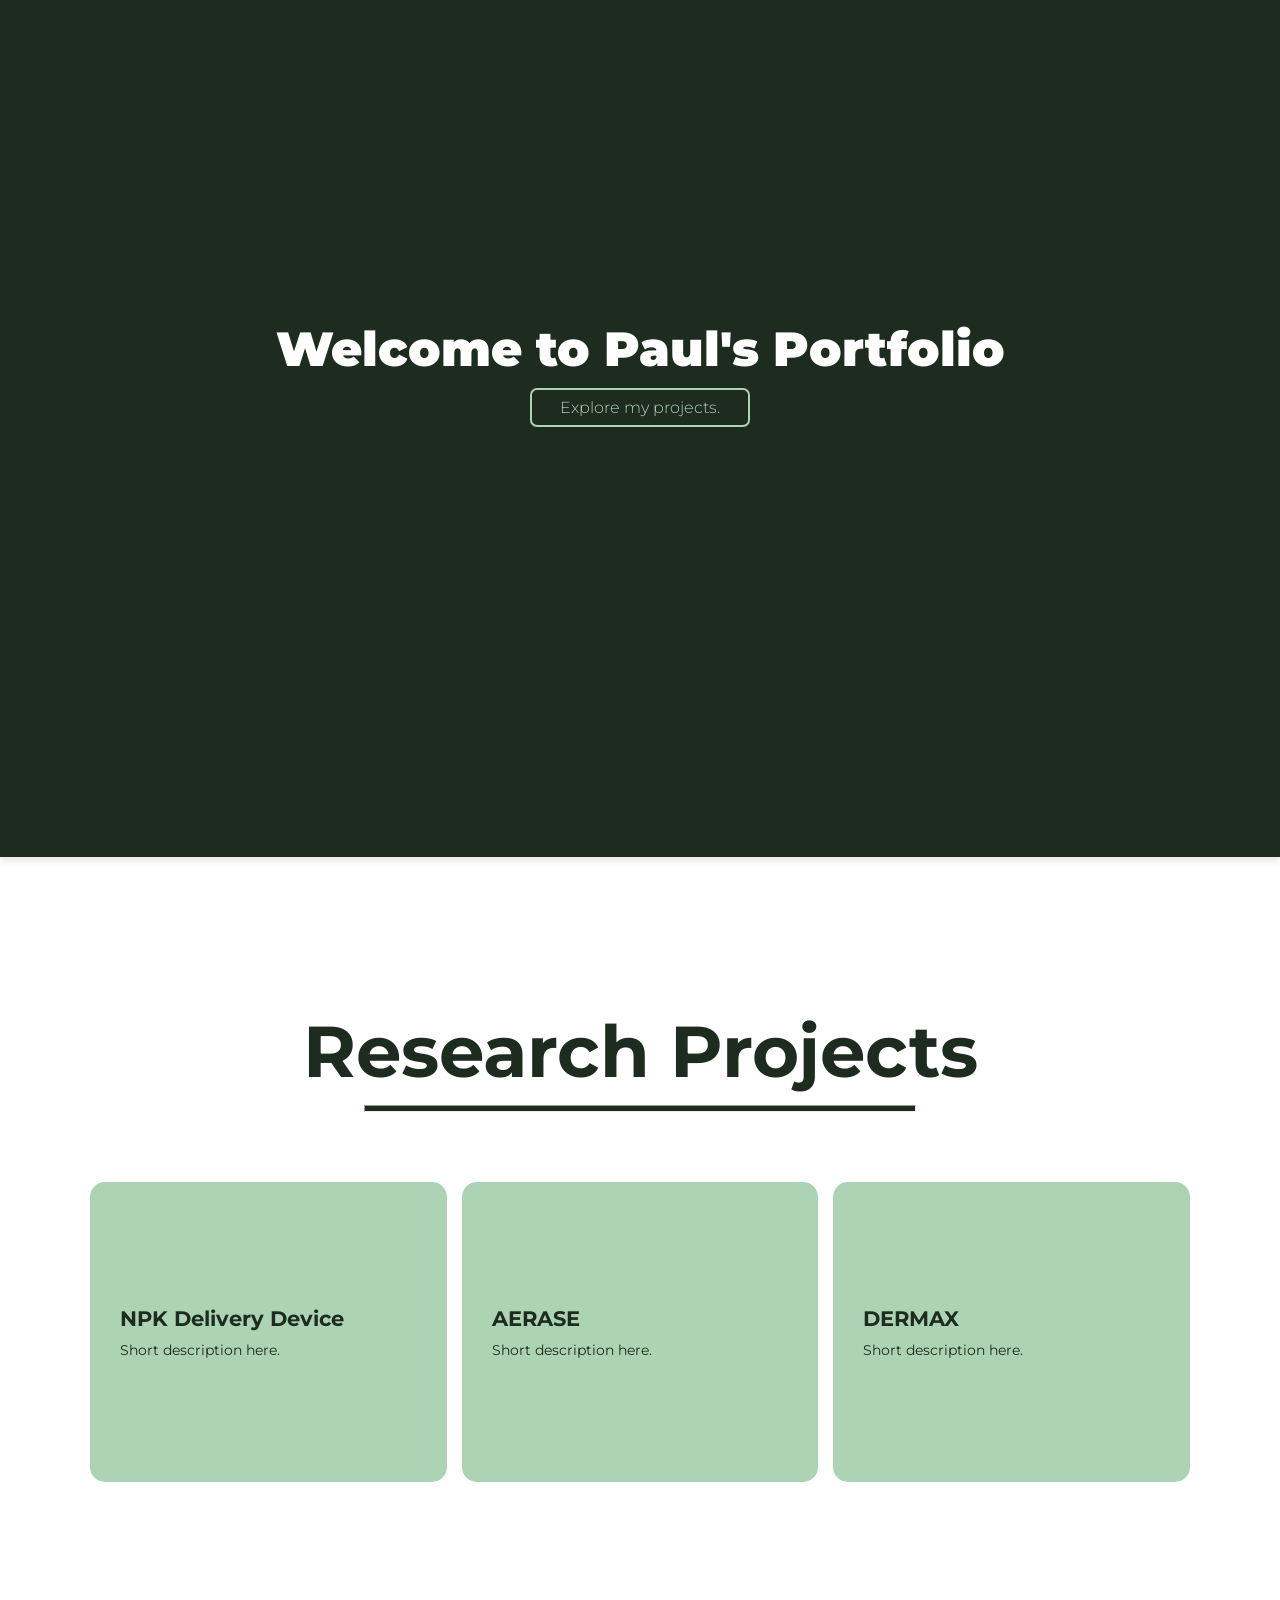
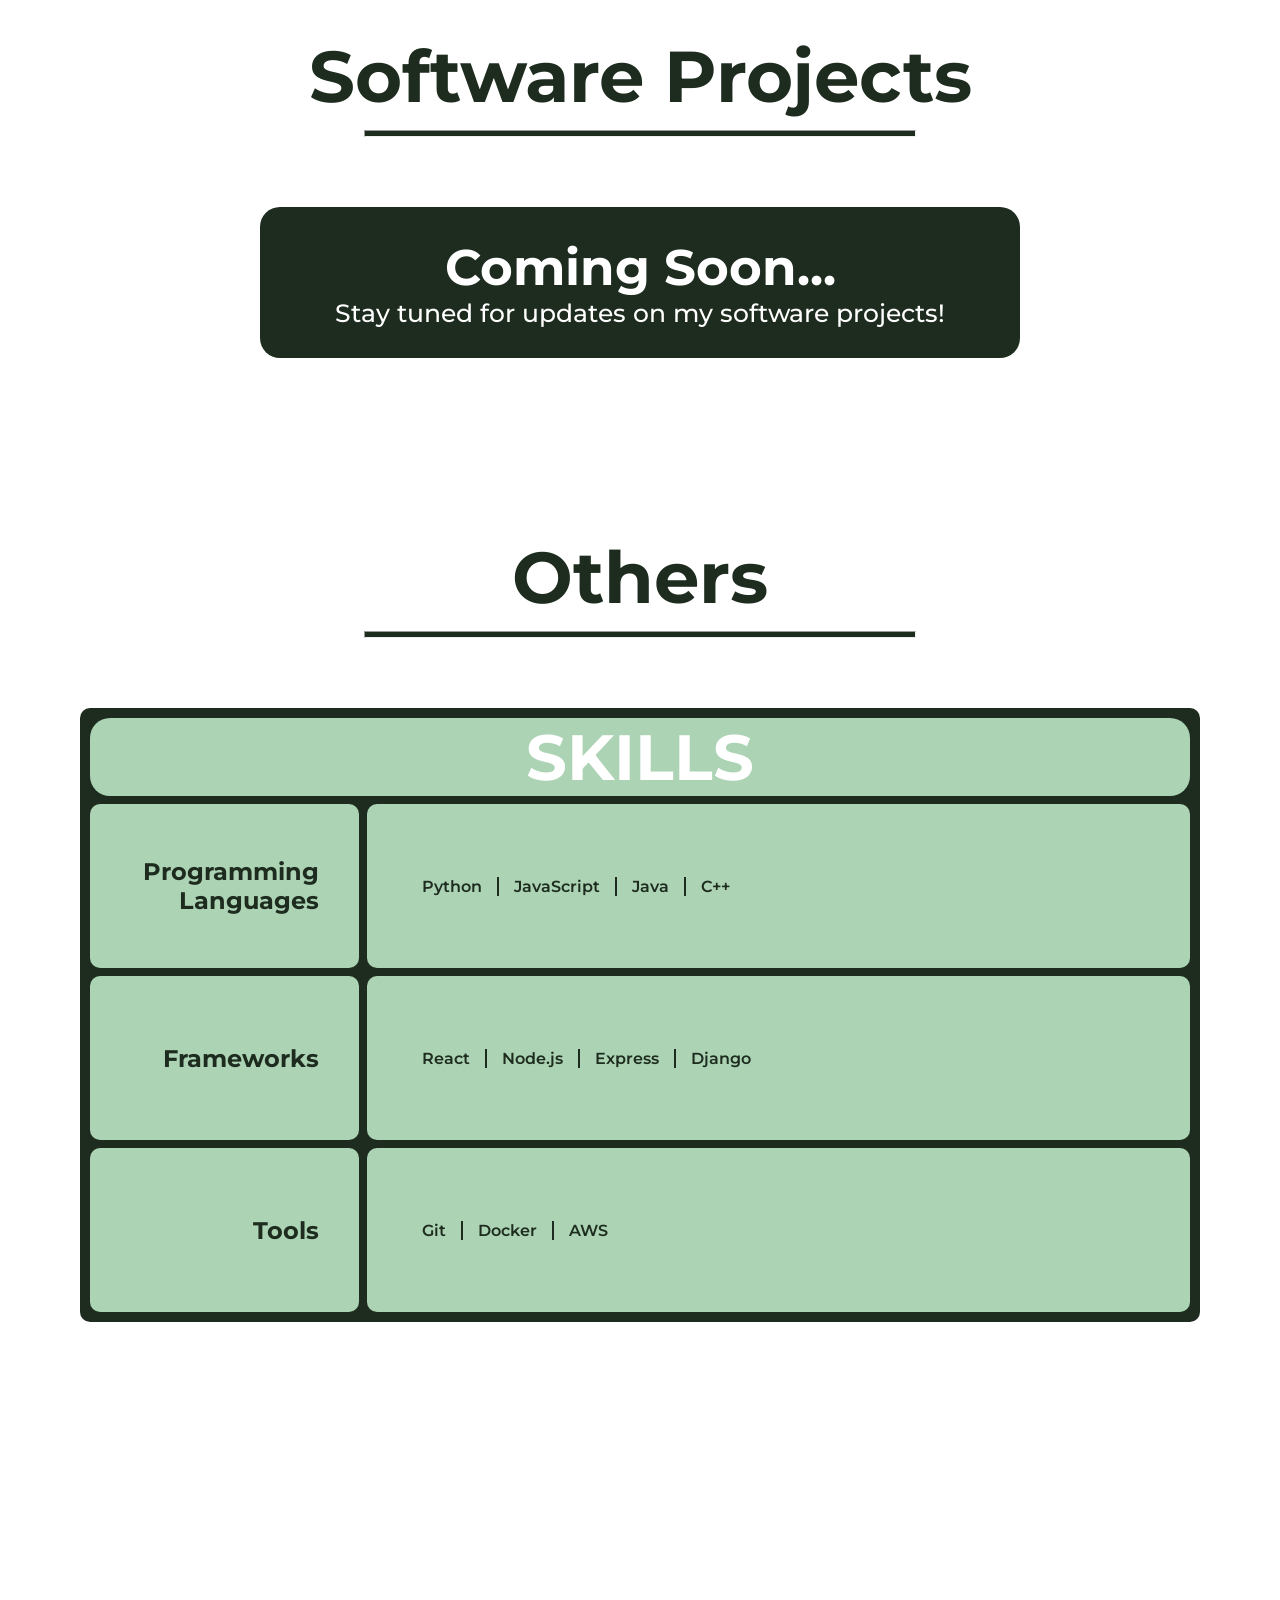
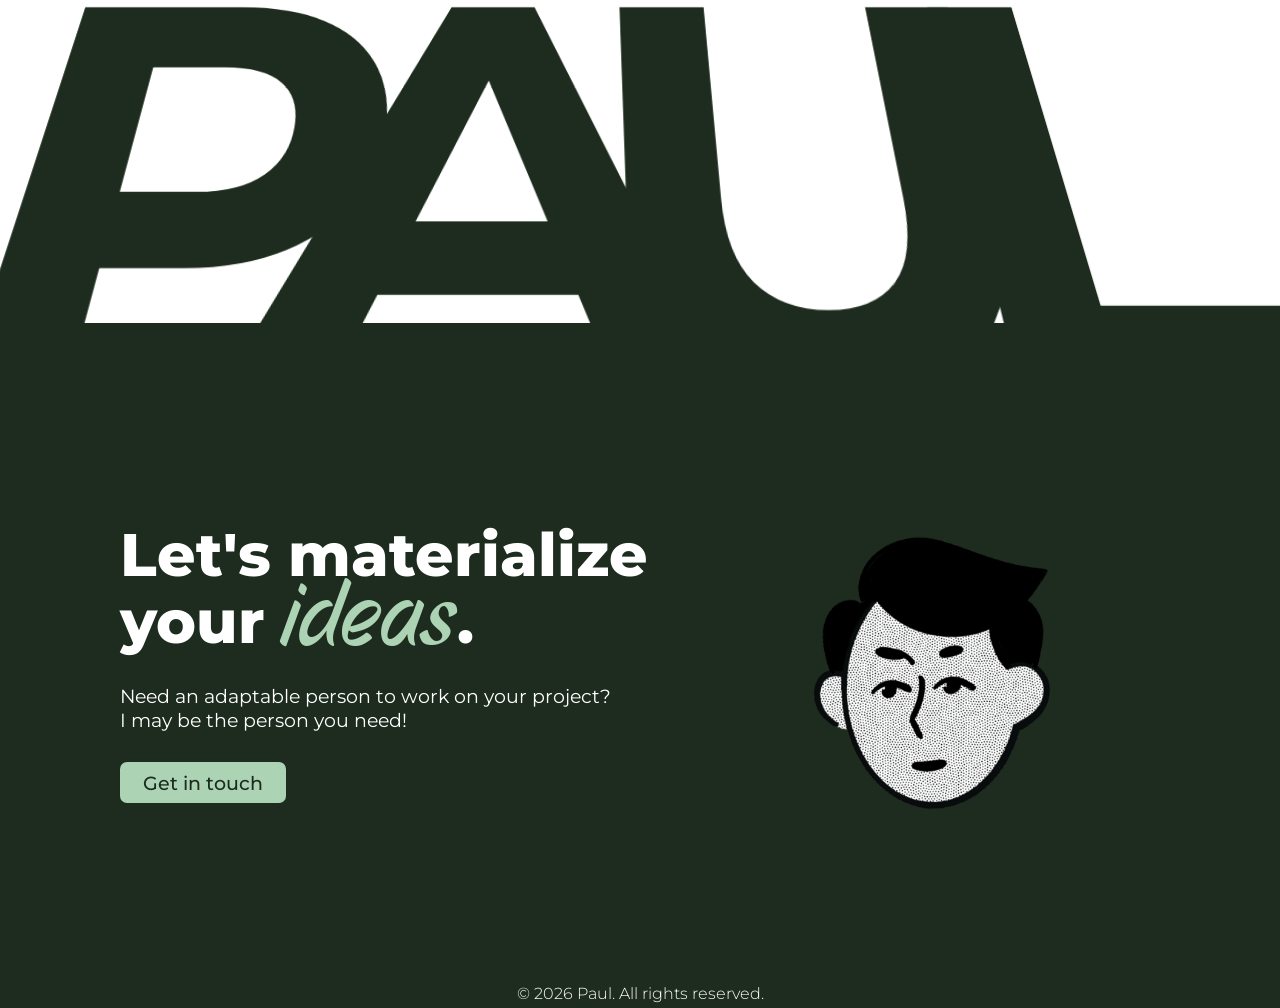
==== index.html @ 79409226 "~" ====
<!DOCTYPE html>
<html lang="en">
<head>
    <title>Paul's Portfolio</title>
    <link rel="stylesheet" href="index_style.css">
    <link rel="icon" type="image/png" href="images/logo/githubAvatarPaul.png">
    <link rel="preconnect" href="https://fonts.googleapis.com">
    <link rel="preconnect" href="https://fonts.gstatic.com" crossorigin>
    <link href="https://fonts.googleapis.com/css2?family=Montserrat:wght@100;200;300;400;500;600;700;800;900&display=swap" rel="stylesheet">
    <link href="https://fonts.googleapis.com/css2?family=Story+Script&display=swap" rel="stylesheet">
</head>
<body>
    <div id="portfolioLanding">
        <h1 id="welcomeTextLanding">Welcome to Paul's Portfolio</h1>
        <a id="descriptionTextLanding" href="#projects">Explore my projects.</a>
    </div>
    <div class="sectionSpacerSmall"></div>
    <div>
        <div id="contentHeading">
            <h2 style="margin-bottom: 10px;">Research Projects</h2>
            <hr id="contentHR">
        </div>
        <div class="cardsContainer">
            <div class="card">
                <div class="cardPreview">
                    <h3 class="cardTitle">NPK Delivery Device</h3>
                    <p class="cardDescription">Short description here.</p>
                </div>
                <div class="cardDetails">
                    <p>This is the expanded details section with more information about Project One. Add as much text as you need here.</p>
                    <a href="https://yoursite.com" class="card-btn">Visit Site →</a>
                </div>
            </div>
            <div class="card">
                <div class="cardPreview">
                    <h3 class="cardTitle">AERASE</h3>
                    <p class="cardDescription">Short description here.</p>
                </div>
                <div class="cardDetails">
                    <p>This is the expanded details section with more information about AERASE. Add as much text as you need here.</p>
                    <a href="research/" class="card-btn">Visit Site →</a>
                </div>
            </div>
            <div class="card">
                <div class="cardPreview">
                    <h3 class="cardTitle">DERMAX</h3>
                    <p class="cardDescription">Short description here.</p>
                </div>
                <div class="cardDetails">
                    <p>This is the expanded details section with more information about Project Three. Add as much text as you need here.</p>
                    <a href="https://yoursite.com" class="card-btn">Visit Site →</a>
                </div>
            </div>
        </div>
        <div class="sectionSpacerSmall"></div>
        <div id="contentHeading">
            <h2 style="margin-bottom: 10px;">Software Projects</h2>
            <hr id="contentHR">
        </div>
        <div class="comingSoon">
            <h1>Coming Soon...</h1>
            <p>Stay tuned for updates on my software projects!</p>
        </div>
        <div class="sectionSpacerMedium"></div>
        <div id="contentHeading">
            <h2 style="margin-bottom: 10px;">Others</h2>
            <hr id="contentHR">
        </div>
    </div>
    <div class="container">
        <div class="item item-1"><h1>SKILLS</h1></div>
        <div class="item item-2"><h2>Programming Languages</h2></div>
        <div class="item item-3">
            <ul>
                <li>Python</li>
                <li>JavaScript</li>
                <li>Java</li>
                <li>C++</li>
            </ul>
        </div>
        <div class="item item-4"><h2>Frameworks</h2></div>
        <div class="item item-5">
            <ul>
                <li>React</li>
                <li>Node.js</li>
                <li>Express</li>
                <li>Django</li>
            </ul>
        </div>
        <div class="item item-6"><h2>Tools</h2></div>
        <div class="item item-7">
            <ul>
                <li>Git</li>
                <li>Docker</li>
                <li>AWS</li>
            </ul>

        </div>
    </div>
    <div id="sectionSpacerSmall"></div>
    <div class="footerBlend">
        <h1>PAUL</h1>
    </div>
    <div class="contactSection">
        <div class="contactText">
            <h1 class="callToAction">Let's materialize<br> your <span id="emph">ideas</span>.</h1>
            <p class="cTADetails">Need an adaptable person to work on your project?</p>
            <p class="cTAFoot">I may be the person you need!</p>
            <a href="contact.html" class="contactBtn">Get in touch</a>
        </div>
        <div>
            <img src="images/logo/githubAvatarPaul.png" alt="Paul Icon" class="contactImage">
        </div>
    </div>
    <div class="rights">
        <p>© 2026 Paul. All rights reserved.</p>
    </div>
    <script src="script.js"></script>
</body>
</html>
---- index_style.css ----
* {
    margin: 0;
    padding: 0;
    -ms-overflow-style: none;
    scrollbar-width: none;
    font-family: 'Montserrat', sans-serif;
    cursor: grab;
}

*::-webkit-scrollbar {
    display: none;
}

#portfolioLanding {
    background-color: #1d2c1e;
    padding-top: 300px;
    padding-bottom: 410px;
    box-shadow: 0 4px 8px rgba(0, 0, 0, 0.1);
    box-sizing: border-box;
    text-align: center;
    font-family: 'Montserrat', sans-serif;
}

#welcomeTextLanding {
    color: #fff;
    font-size: 3em;
    margin-top: 20px;
    margin-bottom: 10px;
    font-family: 'Montserrat', sans-serif;
    font-weight: 900;
}

#descriptionTextLanding {
    display: flex;
    max-width: 200px;
    flex: 1;
    flex-direction: column;
    justify-content: center;

    margin-left: auto;
    margin-right: auto;
    margin-bottom: 20px;
    padding: 8px;

    cursor: pointer;

    color: #acd3b4;
    font-size: 1em;
    font-family: 'Montserrat', sans-serif;
    font-weight: 300;
    text-decoration: none;
    border: 2px solid #acd3b4;
    border-radius: 7px;

    transition: all 0.3s ease, font-weight 0.2s ease;
}

#descriptionTextLanding:hover {
    flex: 1.5;
    color: #1d2c1e;
    background-color: #acd3b4;
    border-color: #acd3b4;
    transform: scale(1.1) rotate(3deg) skewX(2deg);
    font-weight: 600;
}

.sectionSpacerSmall {
    margin: 100px;
}

.sectionSpacerMedium {
    margin: 125px;
}

#contentHeading {
    color: #1d2c1e;
    padding: 50px;
    text-align: center;
    font-family: 'Montserrat', sans-serif;
    font-size: 3em;
    font-weight: 800;
}

#contentHR {
    width: 550px;
    height: 5px;
    background-color: #1d2c1e;
    margin-left: auto;
    margin-right: auto;
    margin-bottom: 20px;
}

/* Research Section */

.cardsContainer {
    display: flex;
    flex-direction: row;
    gap: 15px;
    width: 1100px;
    margin: 0 auto;
    margin-bottom: 100px;
    height: 300px;
}

.card {
    flex: 1;
    background-color: #acd3b4;
    border-radius: 15px;
    padding: 30px;
    overflow: hidden;
    cursor: pointer;

    display: flex;
    flex-direction: column;
    justify-content: center;

    transition: flex 0.4s ease, background-color 0.3s ease;
}

.card:hover {
    flex: 2.5;
    background-color: #93c4a0;
}

.cardTitle {
    font-size: 1.3em;
    font-weight: 700;
    color: #1d2c1e;
    margin-bottom: 10px;
}

.cardDescription {
    font-size: 0.9em;
    font-weight: 400;
    color: #1d2c1e;
}

.cardDetails {
    max-height: 0;
    opacity: 0;
    overflow: hidden;
    transition: max-height 0.4s ease, opacity 0.4s ease;
    margin-top: 0;
}

.card:hover .cardDetails {
    max-height: 200px;
    opacity: 1;
    margin-top: 15px;
}

.cardDetails p {
    font-size: 0.85em;
    font-weight: 300;
    color: #1d2c1e;
    margin-bottom: 20px;
    line-height: 1.6;
}

.card-btn {
    display: inline-block;
    padding: 10px 20px;
    background-color: #1d2c1e;
    color: #fff;
    text-decoration: none;
    border-radius: 8px;
    font-size: 0.85em;
    font-weight: 600;
    transition: background-color 0.3s ease;
}

.card-btn:hover {
    background-color: #acd3b4;
    color: #1d2c1e;
}

/* Software Projects Section */

.comingSoon {
    font-family: 'Montserrat', sans-serif;
    font-weight: 500;
    font-size: 25px;
    color: #fff;
    padding: 30px;
    border-radius: 20px;
    max-width: 700px;
    margin-left: auto;
    margin-right: auto;
    text-align: center;
    background-color: #1d2c1e;
}

/* Skills Section */

#skills {
    font-family: 'Montserrat', sans-serif;
    font-weight: 300;
    font-size: 0.5em;
    margin-top: 50px;
    text-align: left;
    max-width: 600px;
    margin-left: auto;
    margin-right: auto;
}

.container {
    width: 1100px;
    margin: 0 auto;
    margin-bottom: 100px;
    padding: 10px;
    display: grid;
    grid-template-rows: 2fr repeat(6, 2fr);
    grid-template-columns: repeat(4, 2fr);
    gap: 8px;
    background-color: #1d2c1e;
    border-radius: 10px;
}

.item {
    border-radius: 10px;
}

.item-2, .item-4, .item-6 {
    font-size: 1em;
    font-weight: 700;
    color: #1d2c1e;
    align-content: center;
    text-align: right;
    padding: 10px;
    padding-right: 40px;
}

.item-3, .item-5, .item-7 {
    font-size: 1em;
    font-weight: 600;
    color: #1d2c1e;
    align-content: center;
    text-align: left;
    padding: 10px;
    padding-left: 40px;
}

.item-3 ul, .item-5 ul, .item-7 ul {
    display: flex;
    flex-direction: row;
    gap: 0;
    list-style: none;
    padding-left: 0;
}

.item-3 ul li, .item-5 ul li, .item-7 ul li {
    padding: 0 15px;
}

.item-3 ul li + li, .item-5 ul li + li, .item-7 ul li + li {
    border-left: 2px solid #1d2c1e;
}

.item-1 {
    display: flex;
    grid-area: 1 / 1 / 2 / 5;
    border-radius: 20px;
    background-color: #acd3b4;
    justify-content: center;
    align-items: center;
    font-size: 2em;
    font-weight: 900;
    color: #fff;
}

.item-2 {
    display: grid;
    grid-area: 2 / 1 / 4 / 2;
    background-color: #acd3b4;
}

.item-3 {
    display: grid;
    grid-area: 2 / 2 / 4 / 5;
    background-color: #acd3b4;
}

.item-4 {
    display: grid;
    grid-area: 4 / 1 / 6 / 2;
    background-color: #acd3b4;
}

.item-5 {
    display: grid;
    grid-area: 4 / 2 / 6 / 5;
    background-color: #acd3b4;
}

.item-6 {
    display: grid;
    grid-area: 6 / 1 / 8 / 2;
    background-color: #acd3b4;
}  

.item-7 {
    display: grid;
    grid-area: 6 / 2 / 8 / 5;
    background-color: #acd3b4;
}

/* Footer Blend Section */

.footerBlend {
    position: relative;
    margin-left: -0.5em;
    margin-bottom: -0.7em;
    text-align: center;
    font-family: 'Montserrat', sans-serif;
    font-size: 18em;
    font-weight: 1000;
    color: #1d2c1e;
    letter-spacing: -0.4em;
    transform: perspective(600px) rotateX(20deg);
    z-index: 0;    
}

/* Contact Section */

.contactSection {
    position: relative;
    background-color: #1d2c1e;
    padding-left: 100px;
    padding-top: 150px;
    padding-bottom: 100px;
    text-align: left;
    font-family: 'Montserrat', sans-serif;
    color: #fff;
    font-size: 1.5em;
    font-weight: 500;
    
    display: flex;
    flex-direction: row;
    align-items: center;
    justify-content: space-between;
    z-index: 1;
}

.contactText {
    margin-left: 20px;
}

.callToAction {
    font-size: 2.5em;
    font-weight: 800;
    line-height: 0.83;
}

#emph {
    font-family: 'Story Script', cursive;
    font-size: 1.5em;
    font-weight: 500;
    color: #acd3b4;
}

.cTADetails {
    margin-top: 30px;
    font-size: 0.8em;
    font-weight: 400;
}

.cTAFoot {
    margin-bottom: 30px;
    font-size: 0.8em;
    font-weight: 400;
}

.contactBtn {
    display: flex;
    width: 150px;
    height: 25px;
    flex: 1;
    flex-direction: column;
    text-align: center;
    justify-content: center;

    margin-top: 30px;
    margin-bottom: 20px;
    padding: 8px;

    cursor: pointer;

    color: #1d2c1e;
    background-color: #acd3b4;
    font-size: 0.8em;
    font-family: 'Montserrat', sans-serif;
    font-weight: 500;
    text-decoration: none;
    border-radius: 7px;

    transition: all 0.3s ease, font-weight 0.1s ease;
}

.contactBtn:hover {
    flex: 1.5;
    transform: scale(1.1) rotate(3deg) skewX(2deg);
    font-weight: 600;
}

.contactImage {
    width: 400px;
    height: 400px;
    margin-right: 150px;
}

.rights {
    background-color: #1d2c1e;
    font-family: 'montserrat', sans-serif;
    font-weight: 300;
    font-size: 1em;
    color: #fff;
    text-align: center;
    padding: 5px;
}
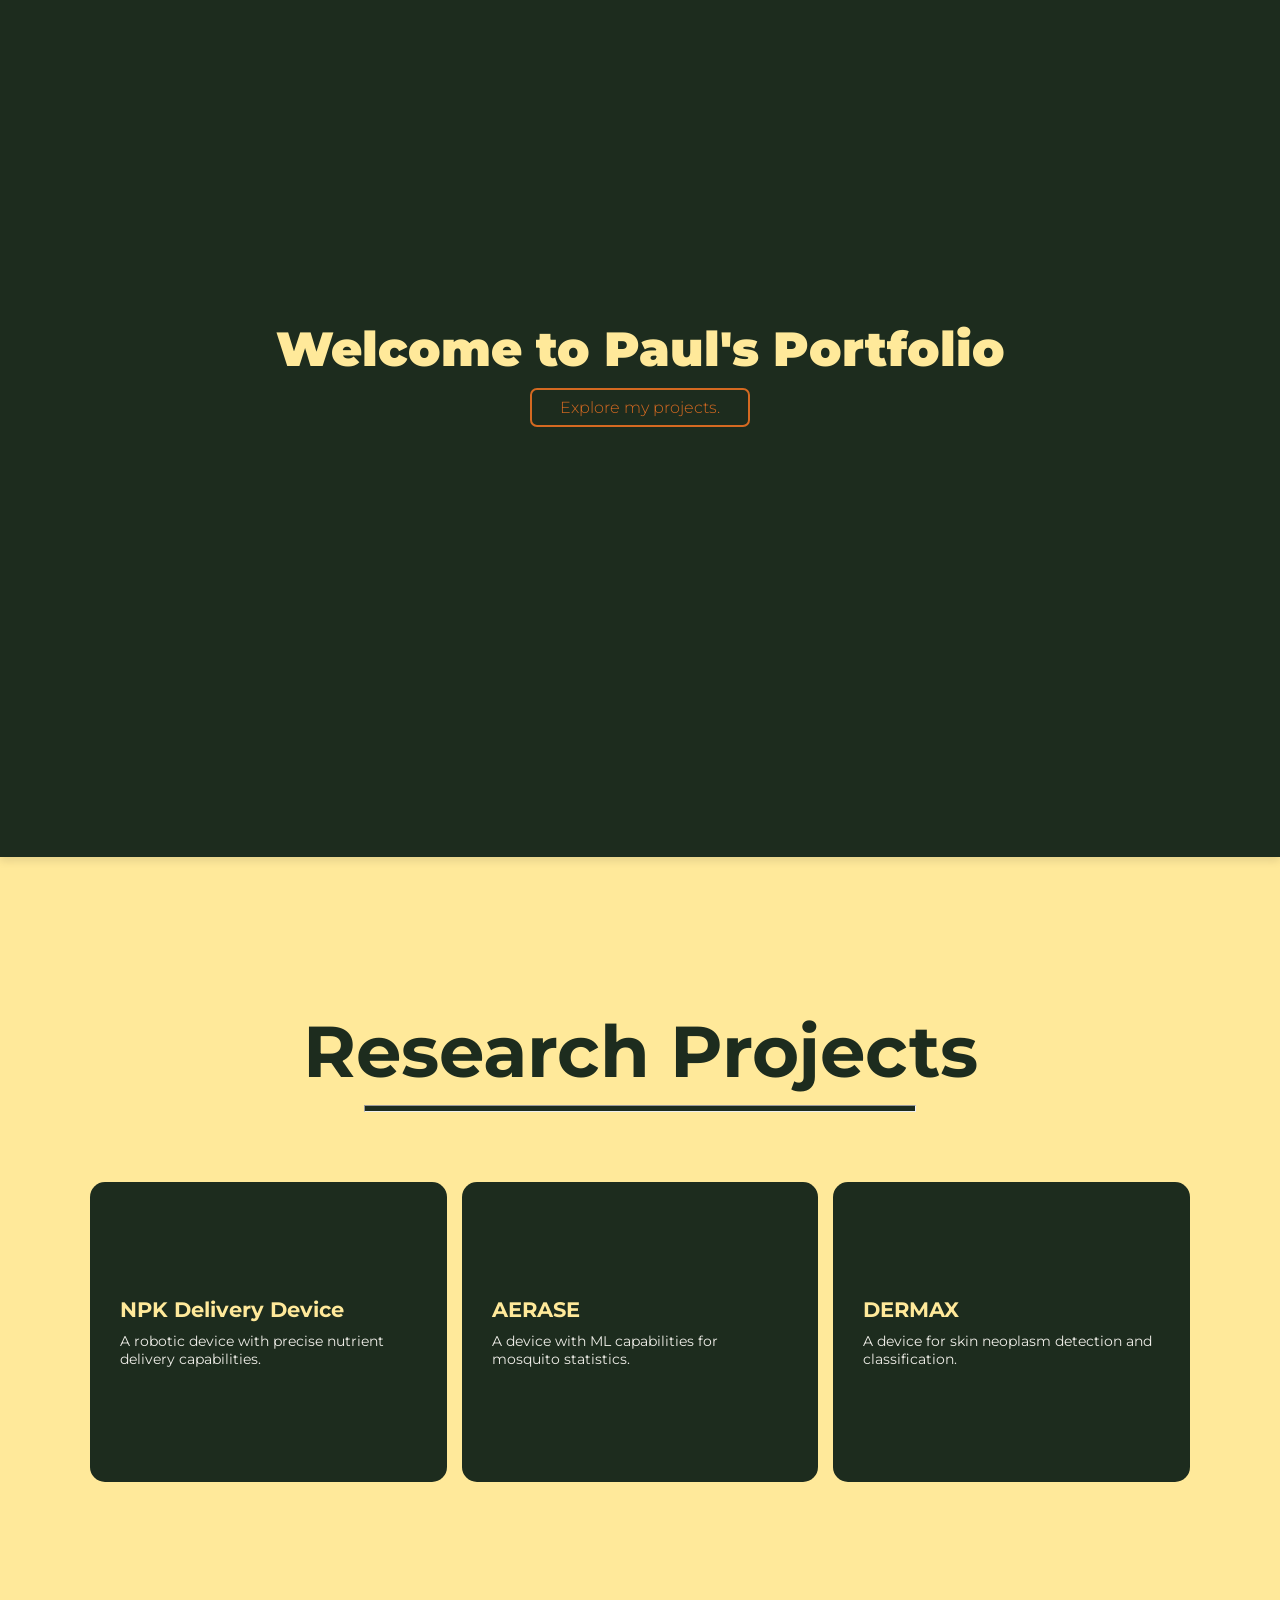
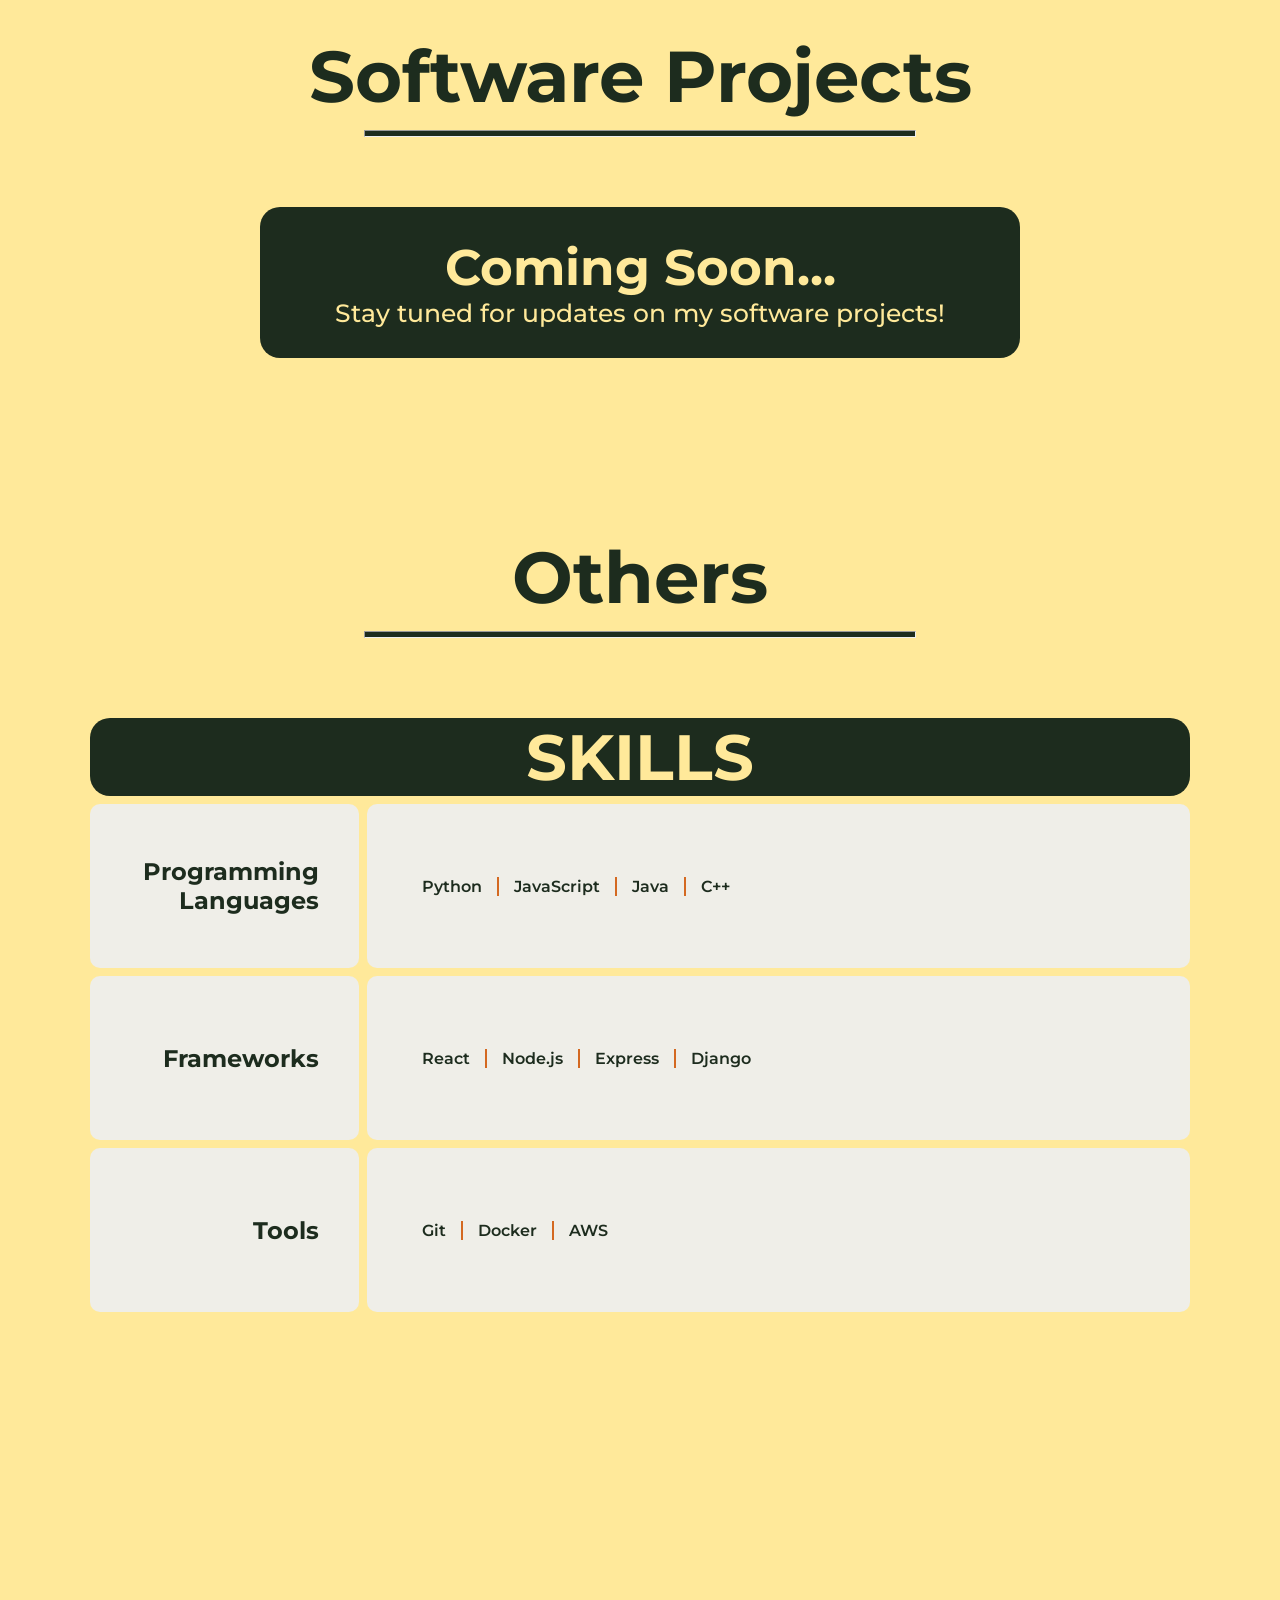
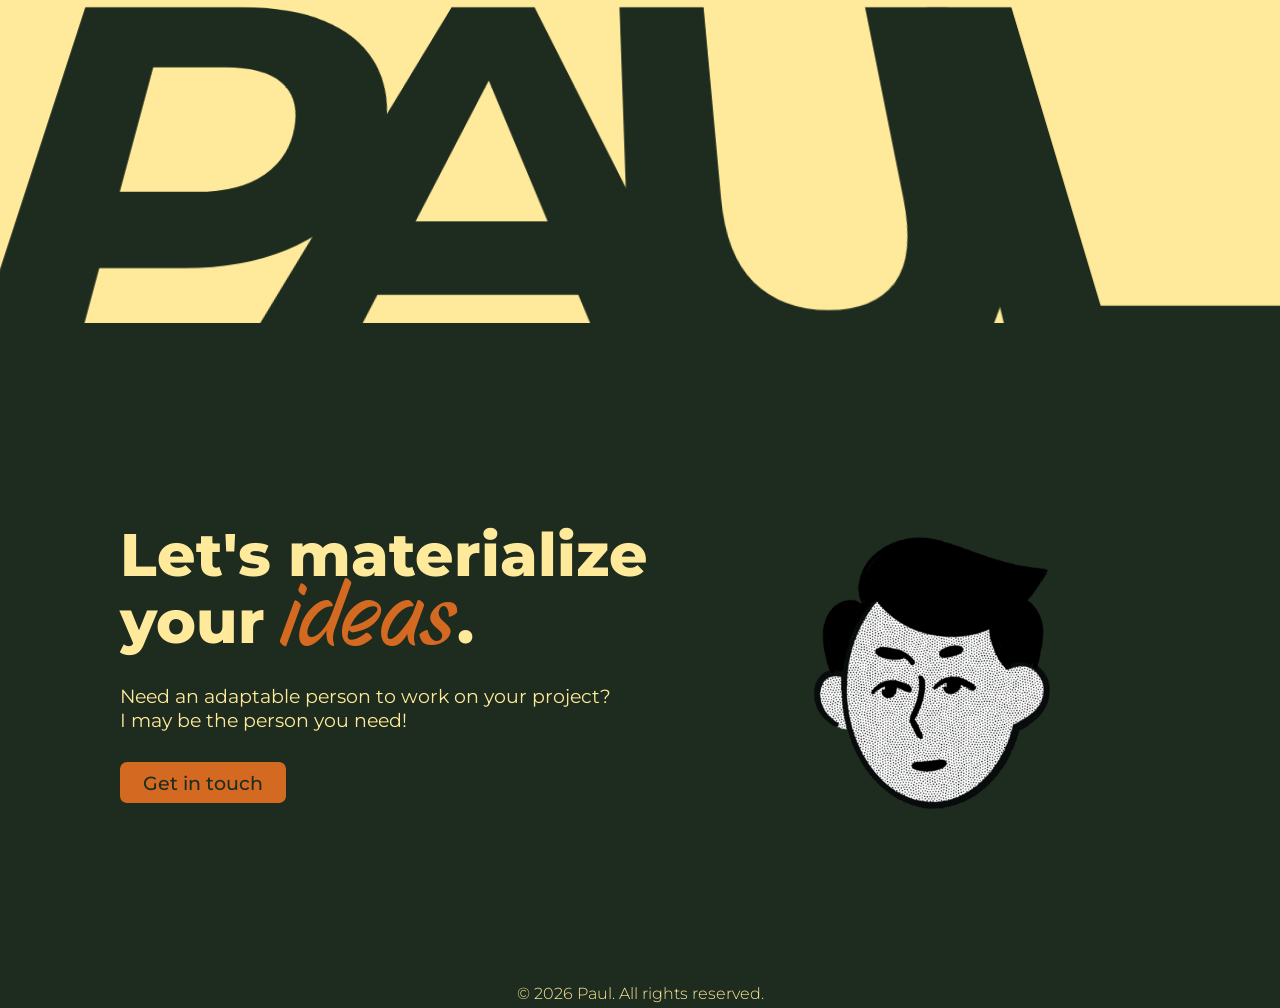
==== commit 2fa5488f: "-=" ====
--- a/index.html
+++ b/index.html
@@ -24,31 +24,31 @@
             <div class="card">
                 <div class="cardPreview">
                     <h3 class="cardTitle">NPK Delivery Device</h3>
-                    <p class="cardDescription">Short description here.</p>
+                    <p class="cardDescription">A robotic device with precise nutrient delivery capabilities.</p>
                 </div>
                 <div class="cardDetails">
                     <p>This is the expanded details section with more information about Project One. Add as much text as you need here.</p>
-                    <a href="https://yoursite.com" class="card-btn">Visit Site →</a>
+                    <a href="https://yoursite.com" class="card-btn">View more →</a>
                 </div>
             </div>
             <div class="card">
                 <div class="cardPreview">
                     <h3 class="cardTitle">AERASE</h3>
-                    <p class="cardDescription">Short description here.</p>
+                    <p class="cardDescription">A device with ML capabilities for mosquito statistics.</p>
                 </div>
                 <div class="cardDetails">
                     <p>This is the expanded details section with more information about AERASE. Add as much text as you need here.</p>
-                    <a href="research/" class="card-btn">Visit Site →</a>
+                    <a href="research/" class="card-btn">View more →</a>
                 </div>
             </div>
             <div class="card">
                 <div class="cardPreview">
                     <h3 class="cardTitle">DERMAX</h3>
-                    <p class="cardDescription">Short description here.</p>
+                    <p class="cardDescription">A device for skin neoplasm detection and classification.</p>
                 </div>
                 <div class="cardDetails">
                     <p>This is the expanded details section with more information about Project Three. Add as much text as you need here.</p>
-                    <a href="https://yoursite.com" class="card-btn">Visit Site →</a>
+                    <a href="https://yoursite.com" class="card-btn">View more →</a>
                 </div>
             </div>
         </div>
--- a/index_style.css
+++ b/index_style.css
@@ -1,14 +1,30 @@
+/*
+Color Scheme:
+    Primary: #1d2c1e (Dark Green)
+    Secondary: #ffe99a (Light Yellow)
+    Accent: #d46921 (Vibrant Orange)
+    Black: #0F0F0F
+    White: #EFEEE8
+
+
+
+
+*/
+
 * {
     margin: 0;
     padding: 0;
     -ms-overflow-style: none;
     scrollbar-width: none;
     font-family: 'Montserrat', sans-serif;
-    cursor: grab;
 }
 
 *::-webkit-scrollbar {
     display: none;
+}
+
+body {
+    background-color: #ffe99a;
 }
 
 #portfolioLanding {
@@ -22,7 +38,7 @@
 }
 
 #welcomeTextLanding {
-    color: #fff;
+    color: #ffe99a;
     font-size: 3em;
     margin-top: 20px;
     margin-bottom: 10px;
@@ -44,12 +60,12 @@
 
     cursor: pointer;
 
-    color: #acd3b4;
+    color: #d46921;
     font-size: 1em;
     font-family: 'Montserrat', sans-serif;
     font-weight: 300;
     text-decoration: none;
-    border: 2px solid #acd3b4;
+    border: 2px solid #d46921;
     border-radius: 7px;
 
     transition: all 0.3s ease, font-weight 0.2s ease;
@@ -58,18 +74,20 @@
 #descriptionTextLanding:hover {
     flex: 1.5;
     color: #1d2c1e;
-    background-color: #acd3b4;
-    border-color: #acd3b4;
+    background-color: #d46921;
+    border-color: #d46921;
     transform: scale(1.1) rotate(3deg) skewX(2deg);
     font-weight: 600;
 }
 
 .sectionSpacerSmall {
     margin: 100px;
+    background-color: #ffe99a;
 }
 
 .sectionSpacerMedium {
     margin: 125px;
+    background-color: #ffe99a;
 }
 
 #contentHeading {
@@ -79,6 +97,7 @@
     font-family: 'Montserrat', sans-serif;
     font-size: 3em;
     font-weight: 800;
+    background-color: #ffe99a;
 }
 
 #contentHR {
@@ -104,7 +123,7 @@
 
 .card {
     flex: 1;
-    background-color: #acd3b4;
+    background-color: #1d2c1e;
     border-radius: 15px;
     padding: 30px;
     overflow: hidden;
@@ -119,20 +138,20 @@
 
 .card:hover {
     flex: 2.5;
-    background-color: #93c4a0;
+    background-color: #1d2c1e;
 }
 
 .cardTitle {
     font-size: 1.3em;
     font-weight: 700;
-    color: #1d2c1e;
+    color: #ffe99a;
     margin-bottom: 10px;
 }
 
 .cardDescription {
     font-size: 0.9em;
     font-weight: 400;
-    color: #1d2c1e;
+    color: #EFEEE8;
 }
 
 .cardDetails {
@@ -152,7 +171,7 @@
 .cardDetails p {
     font-size: 0.85em;
     font-weight: 300;
-    color: #1d2c1e;
+    color: #EFEEE8;
     margin-bottom: 20px;
     line-height: 1.6;
 }
@@ -161,7 +180,7 @@
     display: inline-block;
     padding: 10px 20px;
     background-color: #1d2c1e;
-    color: #fff;
+    color: #EFEEE8;
     text-decoration: none;
     border-radius: 8px;
     font-size: 0.85em;
@@ -170,8 +189,8 @@
 }
 
 .card-btn:hover {
-    background-color: #acd3b4;
-    color: #1d2c1e;
+    background-color: #d46921;
+    color: #ffe99a;
 }
 
 /* Software Projects Section */
@@ -180,7 +199,7 @@
     font-family: 'Montserrat', sans-serif;
     font-weight: 500;
     font-size: 25px;
-    color: #fff;
+    color: #ffe99a;
     padding: 30px;
     border-radius: 20px;
     max-width: 700px;
@@ -212,7 +231,6 @@
     grid-template-rows: 2fr repeat(6, 2fr);
     grid-template-columns: repeat(4, 2fr);
     gap: 8px;
-    background-color: #1d2c1e;
     border-radius: 10px;
 }
 
@@ -253,55 +271,55 @@
 }
 
 .item-3 ul li + li, .item-5 ul li + li, .item-7 ul li + li {
-    border-left: 2px solid #1d2c1e;
+    border-left: 2px solid #d46921;
 }
 
 .item-1 {
     display: flex;
     grid-area: 1 / 1 / 2 / 5;
     border-radius: 20px;
-    background-color: #acd3b4;
+    background-color: #1d2c1e;
     justify-content: center;
     align-items: center;
     font-size: 2em;
     font-weight: 900;
-    color: #fff;
+    color: #ffe99a;
 }
 
 .item-2 {
     display: grid;
     grid-area: 2 / 1 / 4 / 2;
-    background-color: #acd3b4;
+    background-color: #EFEEE8;
 }
 
 .item-3 {
     display: grid;
     grid-area: 2 / 2 / 4 / 5;
-    background-color: #acd3b4;
+    background-color: #EFEEE8;
 }
 
 .item-4 {
     display: grid;
     grid-area: 4 / 1 / 6 / 2;
-    background-color: #acd3b4;
+    background-color: #EFEEE8;
 }
 
 .item-5 {
     display: grid;
     grid-area: 4 / 2 / 6 / 5;
-    background-color: #acd3b4;
+    background-color: #EFEEE8;
 }
 
 .item-6 {
     display: grid;
     grid-area: 6 / 1 / 8 / 2;
-    background-color: #acd3b4;
+    background-color: #EFEEE8;
 }  
 
 .item-7 {
     display: grid;
     grid-area: 6 / 2 / 8 / 5;
-    background-color: #acd3b4;
+    background-color: #EFEEE8;
 }
 
 /* Footer Blend Section */
@@ -330,7 +348,7 @@
     padding-bottom: 100px;
     text-align: left;
     font-family: 'Montserrat', sans-serif;
-    color: #fff;
+    color: #ffe99a;
     font-size: 1.5em;
     font-weight: 500;
     
@@ -355,7 +373,7 @@
     font-family: 'Story Script', cursive;
     font-size: 1.5em;
     font-weight: 500;
-    color: #acd3b4;
+    color: #d46921;
 }
 
 .cTADetails {
@@ -386,7 +404,7 @@
     cursor: pointer;
 
     color: #1d2c1e;
-    background-color: #acd3b4;
+    background-color: #d46921;
     font-size: 0.8em;
     font-family: 'Montserrat', sans-serif;
     font-weight: 500;
@@ -400,6 +418,7 @@
     flex: 1.5;
     transform: scale(1.1) rotate(3deg) skewX(2deg);
     font-weight: 600;
+    color: #ffe99a;
 }
 
 .contactImage {
@@ -413,7 +432,7 @@
     font-family: 'montserrat', sans-serif;
     font-weight: 300;
     font-size: 1em;
-    color: #fff;
+    color: #ffe99a;
     text-align: center;
     padding: 5px;
 }
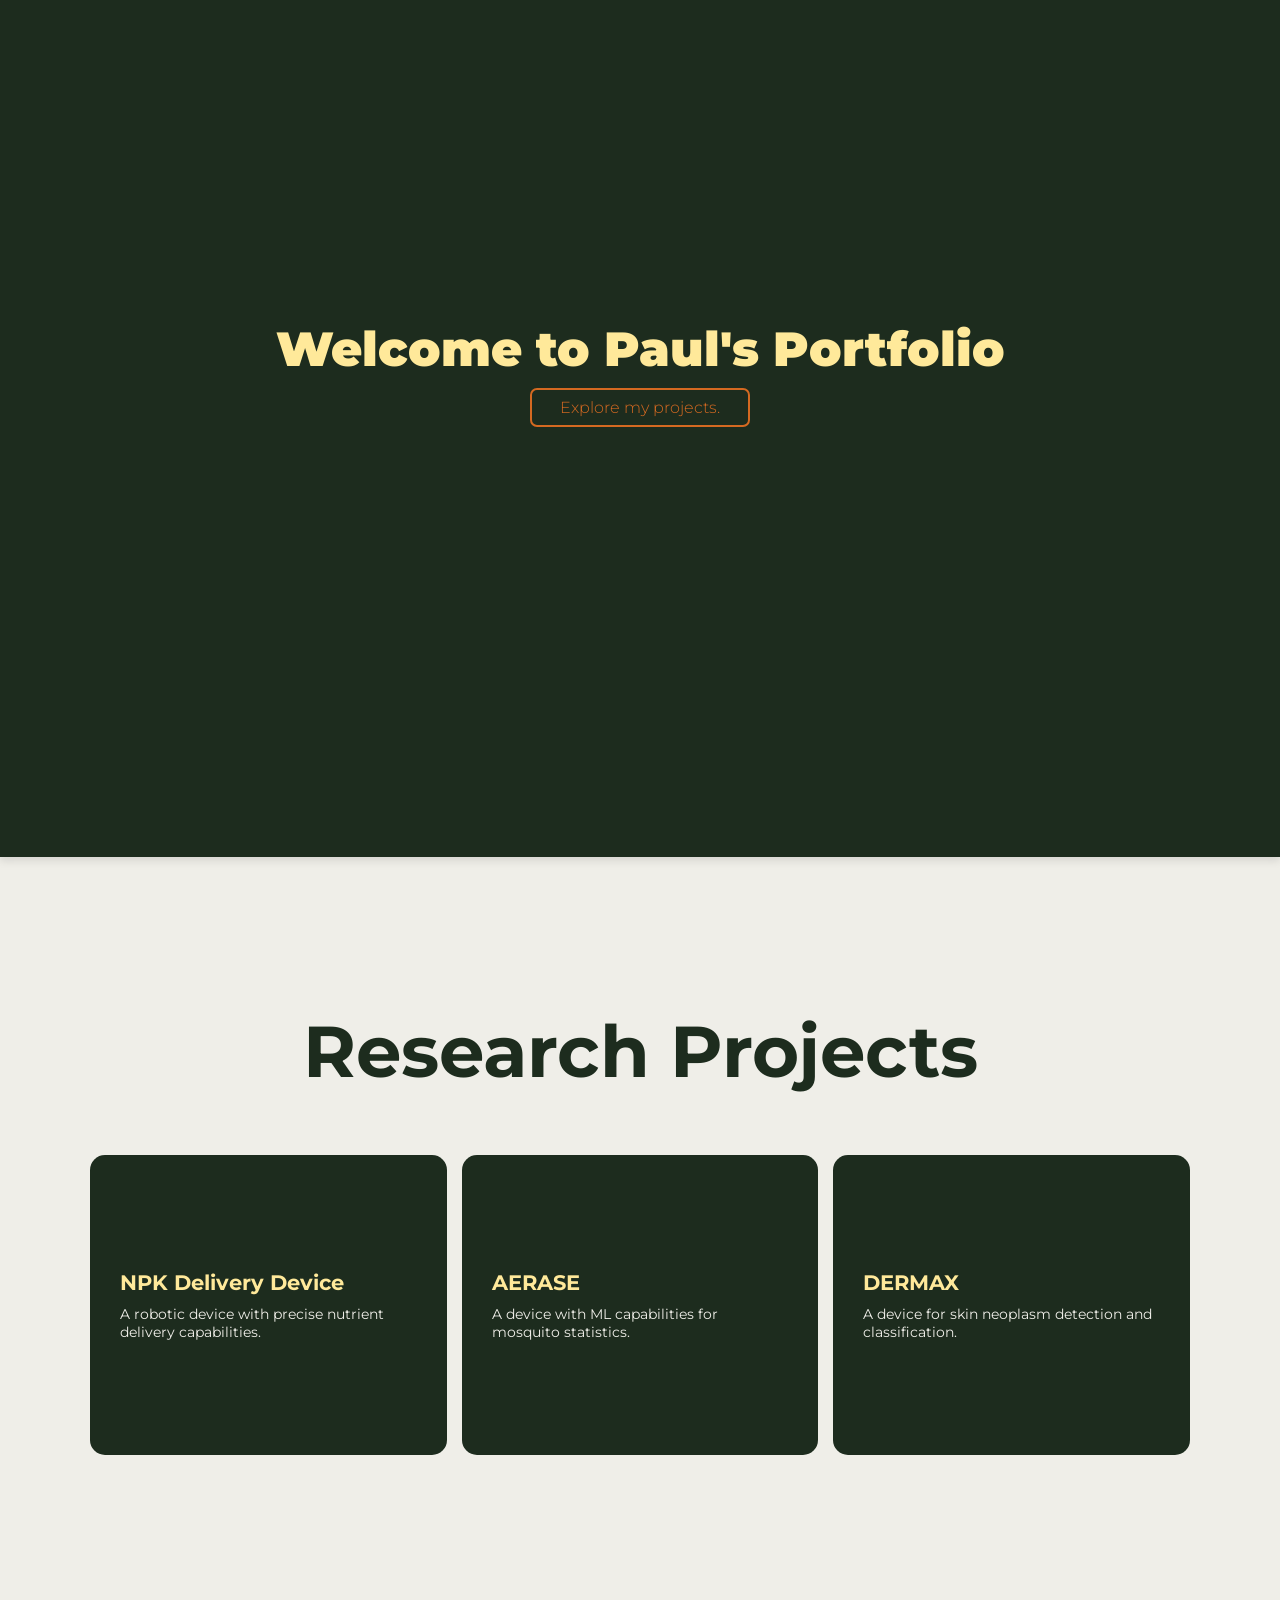
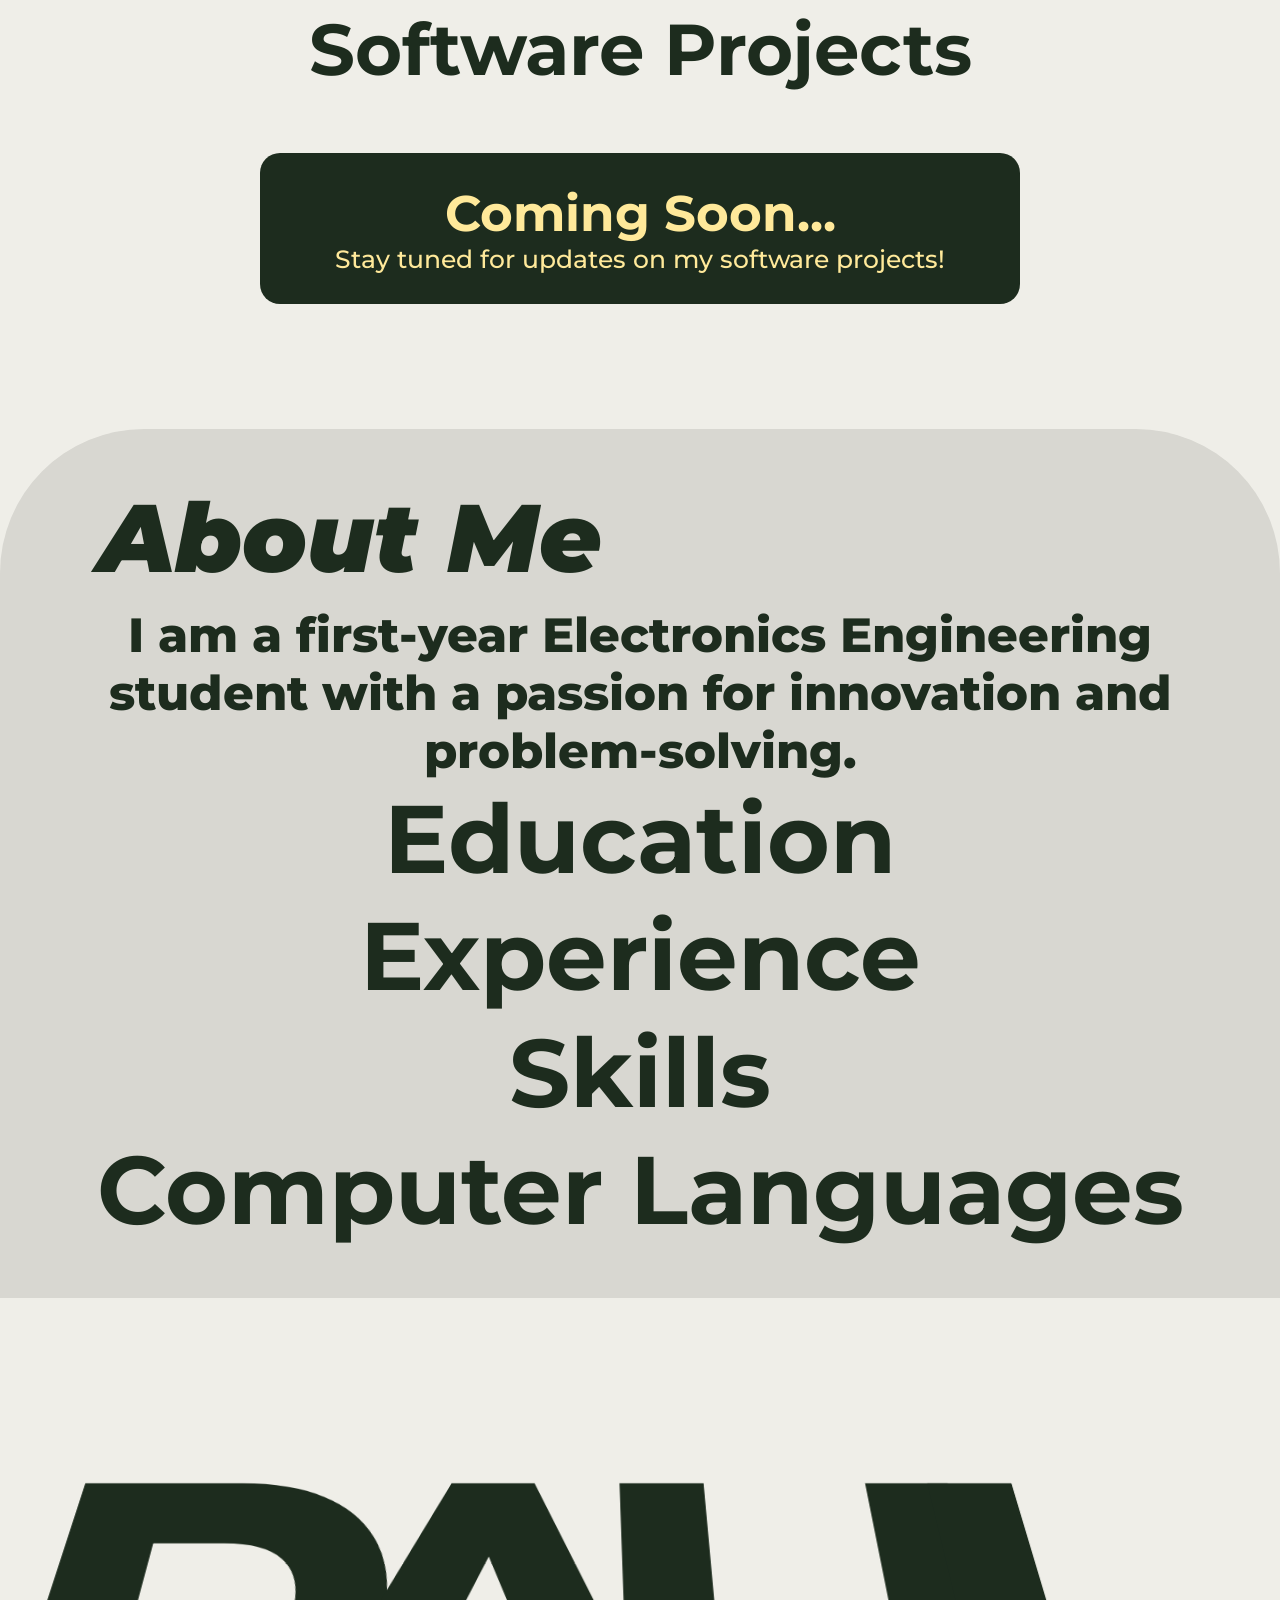
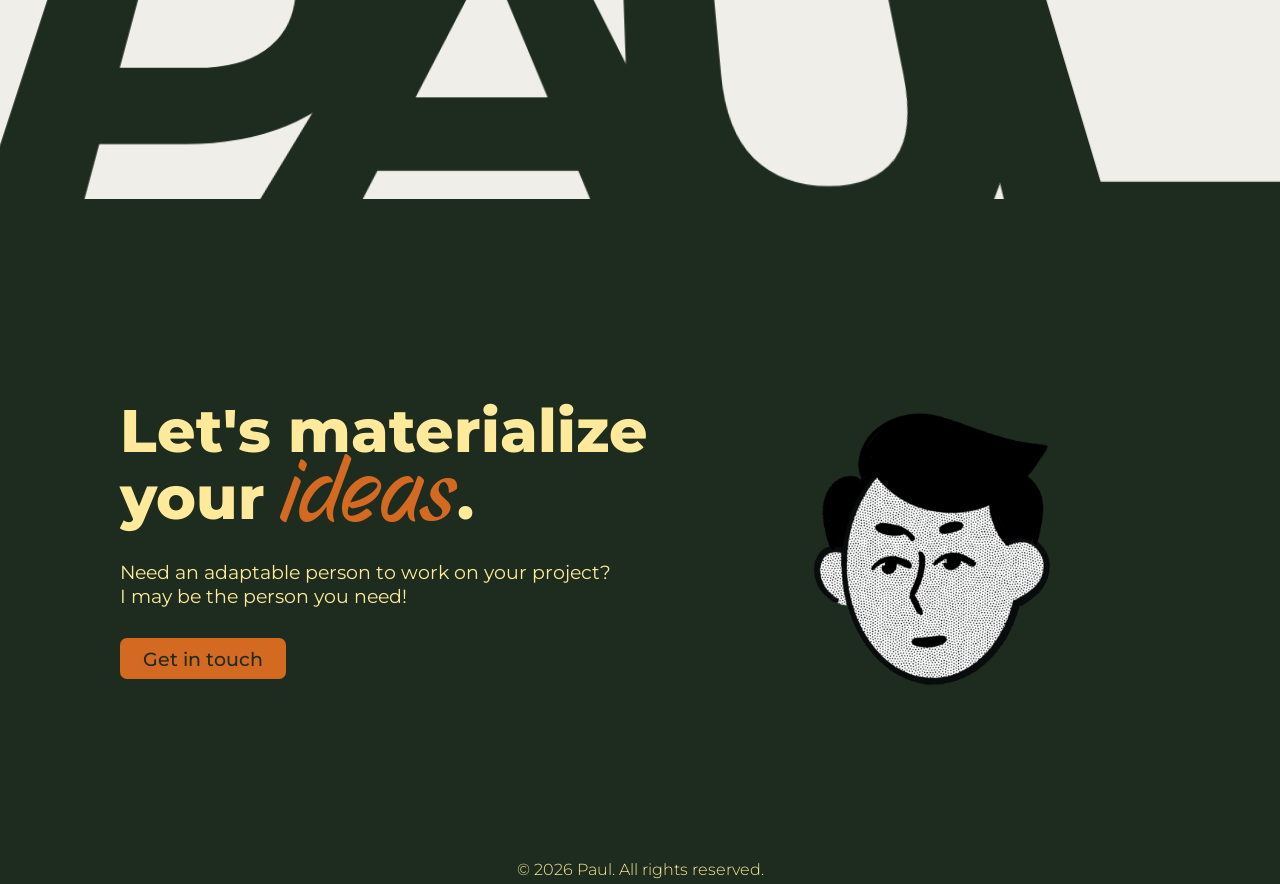
==== commit c0b3f512: "Did some changes to the overall site looks and structure. Added new logo and changed the color schem" ====
--- a/index.html
+++ b/index.html
@@ -3,7 +3,7 @@
 <head>
     <title>Paul's Portfolio</title>
     <link rel="stylesheet" href="index_style.css">
-    <link rel="icon" type="image/png" href="images/logo/githubAvatarPaul.png">
+    <link rel="icon" type="image/svg+xml" href="images/logo/SVG/Logo-bg.svg">
     <link rel="preconnect" href="https://fonts.googleapis.com">
     <link rel="preconnect" href="https://fonts.gstatic.com" crossorigin>
     <link href="https://fonts.googleapis.com/css2?family=Montserrat:wght@100;200;300;400;500;600;700;800;900&display=swap" rel="stylesheet">
@@ -18,7 +18,6 @@
     <div>
         <div id="contentHeading">
             <h2 style="margin-bottom: 10px;">Research Projects</h2>
-            <hr id="contentHR">
         </div>
         <div class="cardsContainer">
             <div class="card">
@@ -55,46 +54,29 @@
         <div class="sectionSpacerSmall"></div>
         <div id="contentHeading">
             <h2 style="margin-bottom: 10px;">Software Projects</h2>
-            <hr id="contentHR">
         </div>
         <div class="comingSoon">
             <h1>Coming Soon...</h1>
             <p>Stay tuned for updates on my software projects!</p>
         </div>
         <div class="sectionSpacerMedium"></div>
-        <div id="contentHeading">
-            <h2 style="margin-bottom: 10px;">Others</h2>
-            <hr id="contentHR">
-        </div>
-    </div>
-    <div class="container">
-        <div class="item item-1"><h1>SKILLS</h1></div>
-        <div class="item item-2"><h2>Programming Languages</h2></div>
-        <div class="item item-3">
-            <ul>
-                <li>Python</li>
-                <li>JavaScript</li>
-                <li>Java</li>
-                <li>C++</li>
-            </ul>
-        </div>
-        <div class="item item-4"><h2>Frameworks</h2></div>
-        <div class="item item-5">
-            <ul>
-                <li>React</li>
-                <li>Node.js</li>
-                <li>Express</li>
-                <li>Django</li>
-            </ul>
-        </div>
-        <div class="item item-6"><h2>Tools</h2></div>
-        <div class="item item-7">
-            <ul>
-                <li>Git</li>
-                <li>Docker</li>
-                <li>AWS</li>
-            </ul>
-
+        <div class="aboutMeSection" id="sectionHeading">
+            <div class="aboutMeContainer">
+                <h2 style="margin-bottom: 10px;" id="aboutMeHeader">About Me</h2>
+                <p class="myDescription">I am a first-year Electronics Engineering student with a passion for innovation and problem-solving.</p>
+            </div>
+            <div class="myEducation">
+                <h1>Education</h1>
+            </div>
+            <div class="myExperience">
+                <h1>Experience</h1>
+            </div>
+            <div class="mySkills">
+                <h1>Skills</h1>
+            </div>
+            <div class="myComputerLanguages">
+                <h1>Computer Languages</h1>
+            </div>
         </div>
     </div>
     <div id="sectionSpacerSmall"></div>
--- a/index_style.css
+++ b/index_style.css
@@ -3,7 +3,7 @@
     Primary: #1d2c1e (Dark Green)
     Secondary: #ffe99a (Light Yellow)
     Accent: #d46921 (Vibrant Orange)
-    Black: #0F0F0F
+    Black: #231F20
     White: #EFEEE8
 
 
@@ -24,7 +24,7 @@
 }
 
 body {
-    background-color: #ffe99a;
+    background-color: #EFEEE8;
 }
 
 #portfolioLanding {
@@ -82,12 +82,10 @@
 
 .sectionSpacerSmall {
     margin: 100px;
-    background-color: #ffe99a;
 }
 
 .sectionSpacerMedium {
     margin: 125px;
-    background-color: #ffe99a;
 }
 
 #contentHeading {
@@ -97,7 +95,6 @@
     font-family: 'Montserrat', sans-serif;
     font-size: 3em;
     font-weight: 800;
-    background-color: #ffe99a;
 }
 
 #contentHR {
@@ -209,118 +206,45 @@
     background-color: #1d2c1e;
 }
 
-/* Skills Section */
-
-#skills {
-    font-family: 'Montserrat', sans-serif;
-    font-weight: 300;
-    font-size: 0.5em;
-    margin-top: 50px;
+/* About Me Section */
+
+#sectionHeading {
+    background-color: #d8d7d1;
+    border-radius: 3em 3em 0 0;
+    color: #1d2c1e;
+    padding: 50px;
+    text-align: center;
+    font-family: 'Montserrat', sans-serif;
+    font-size: 3em;
+    font-weight: 800;
+}
+
+#aboutMeContainer {
+    position: relative;
+    display: flex;
+    flex-direction: row;
+    align-items: center;
+    justify-content: space-between;
+}
+
+.aboutMeSection{
+    background-color: #d8d7d1;
+    border-radius: 3em 3em 0 0;
+    color: #1d2c1e;
+    padding: 50px;
+    font-family: 'Montserrat', sans-serif;
+}
+
+#aboutMeHeader {
+    display: flex;
+    color: #1d2c1e;
     text-align: left;
-    max-width: 600px;
-    margin-left: auto;
-    margin-right: auto;
-}
-
-.container {
-    width: 1100px;
-    margin: 0 auto;
-    margin-bottom: 100px;
-    padding: 10px;
-    display: grid;
-    grid-template-rows: 2fr repeat(6, 2fr);
-    grid-template-columns: repeat(4, 2fr);
-    gap: 8px;
-    border-radius: 10px;
-}
-
-.item {
-    border-radius: 10px;
-}
-
-.item-2, .item-4, .item-6 {
-    font-size: 1em;
-    font-weight: 700;
-    color: #1d2c1e;
-    align-content: center;
-    text-align: right;
-    padding: 10px;
-    padding-right: 40px;
-}
-
-.item-3, .item-5, .item-7 {
-    font-size: 1em;
-    font-weight: 600;
-    color: #1d2c1e;
-    align-content: center;
-    text-align: left;
-    padding: 10px;
-    padding-left: 40px;
-}
-
-.item-3 ul, .item-5 ul, .item-7 ul {
-    display: flex;
-    flex-direction: row;
-    gap: 0;
-    list-style: none;
-    padding-left: 0;
-}
-
-.item-3 ul li, .item-5 ul li, .item-7 ul li {
-    padding: 0 15px;
-}
-
-.item-3 ul li + li, .item-5 ul li + li, .item-7 ul li + li {
-    border-left: 2px solid #d46921;
-}
-
-.item-1 {
-    display: flex;
-    grid-area: 1 / 1 / 2 / 5;
-    border-radius: 20px;
-    background-color: #1d2c1e;
-    justify-content: center;
-    align-items: center;
     font-size: 2em;
     font-weight: 900;
-    color: #ffe99a;
-}
-
-.item-2 {
-    display: grid;
-    grid-area: 2 / 1 / 4 / 2;
-    background-color: #EFEEE8;
-}
-
-.item-3 {
-    display: grid;
-    grid-area: 2 / 2 / 4 / 5;
-    background-color: #EFEEE8;
-}
-
-.item-4 {
-    display: grid;
-    grid-area: 4 / 1 / 6 / 2;
-    background-color: #EFEEE8;
-}
-
-.item-5 {
-    display: grid;
-    grid-area: 4 / 2 / 6 / 5;
-    background-color: #EFEEE8;
-}
-
-.item-6 {
-    display: grid;
-    grid-area: 6 / 1 / 8 / 2;
-    background-color: #EFEEE8;
-}  
-
-.item-7 {
-    display: grid;
-    grid-area: 6 / 2 / 8 / 5;
-    background-color: #EFEEE8;
-}
+    font-style: italic;
+    padding-left: 0.5em;
+}
+
 
 /* Footer Blend Section */
 
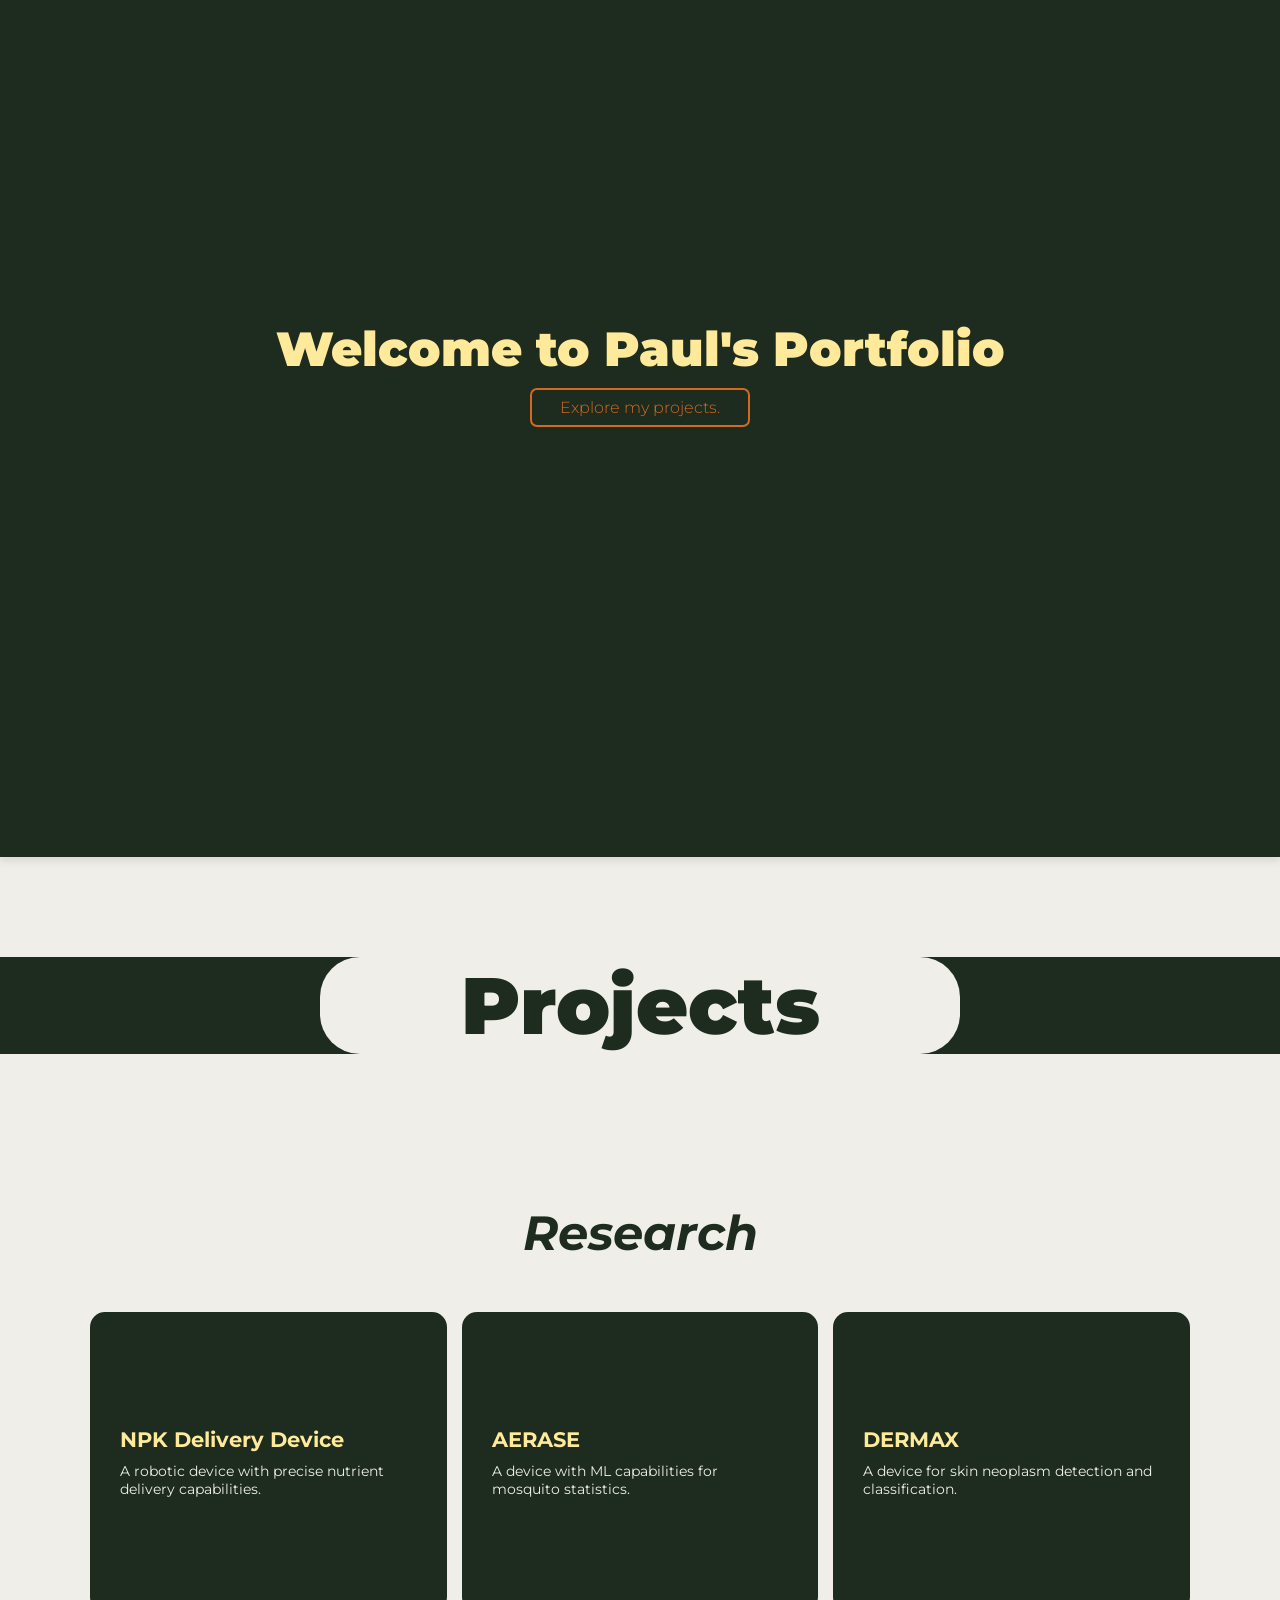
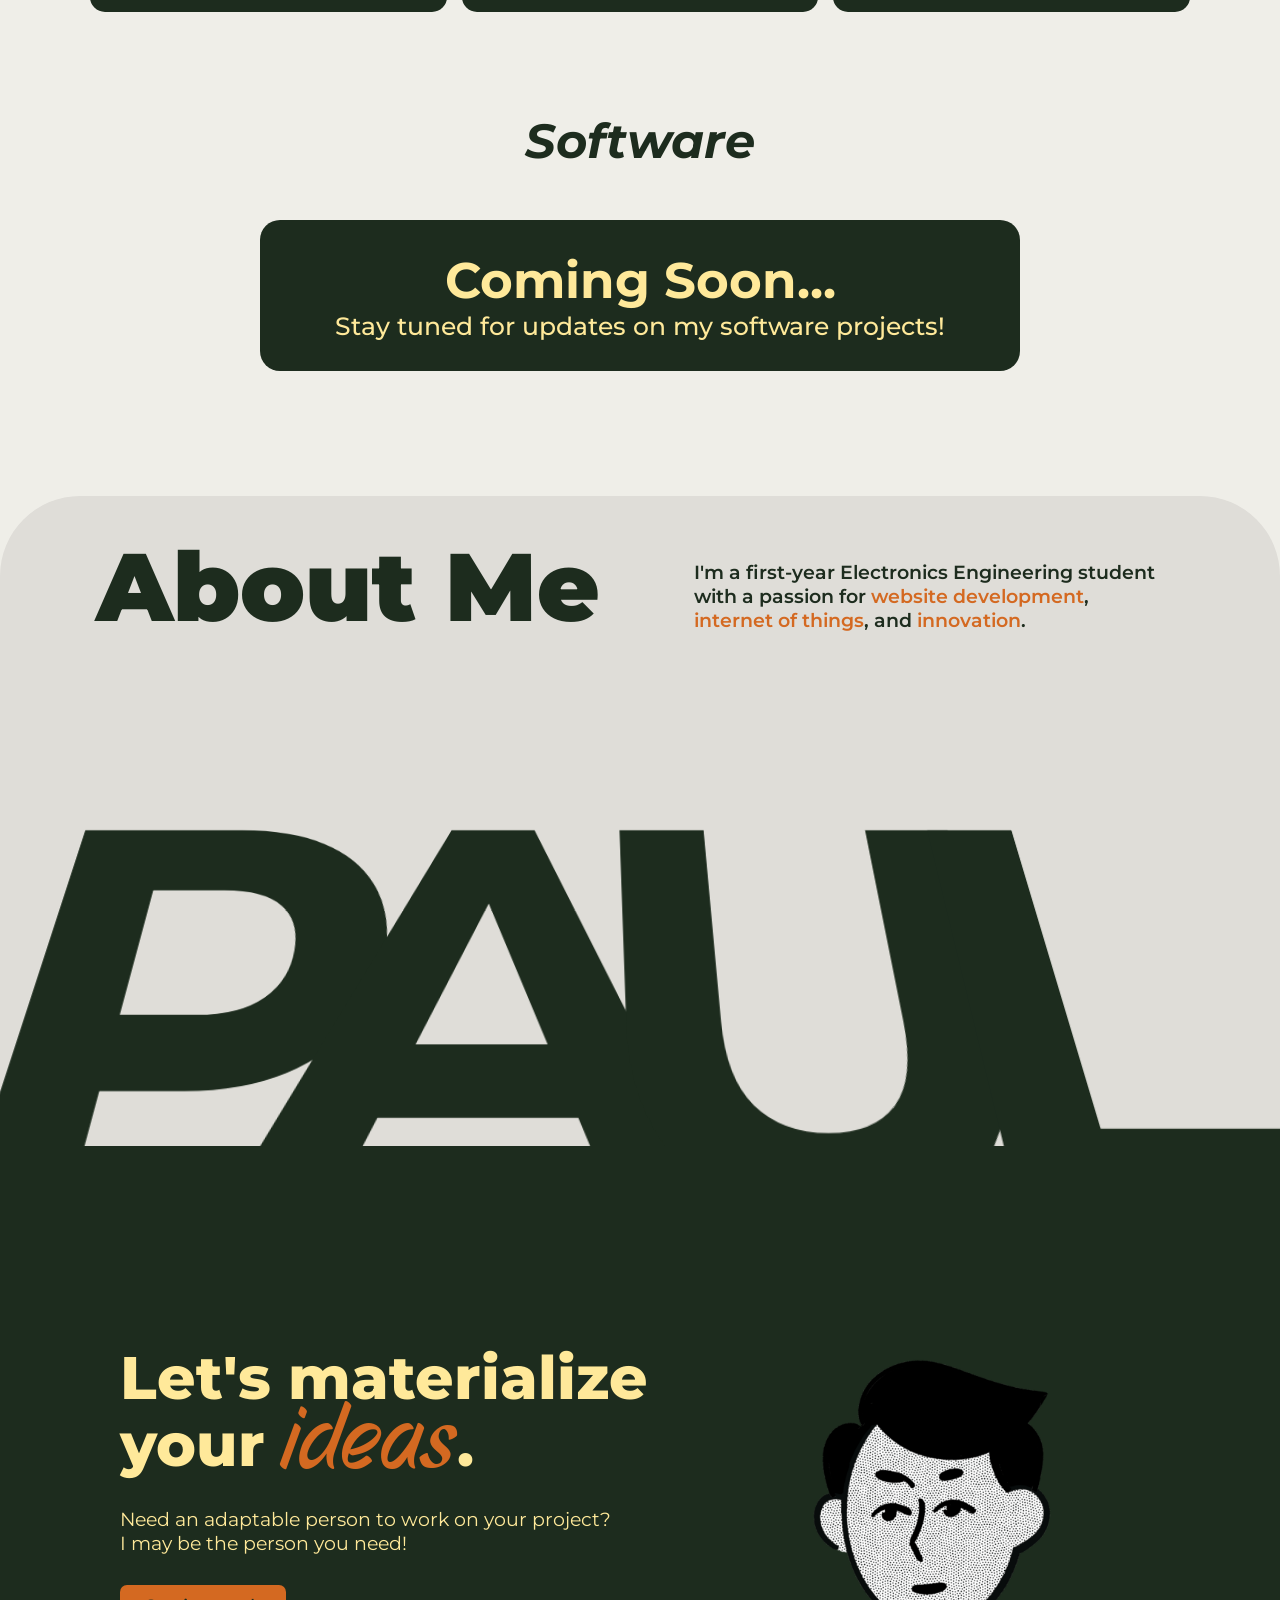
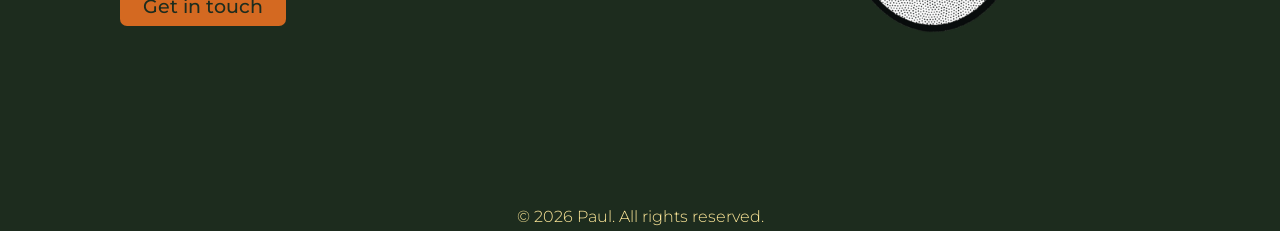
==== commit e4f05bc1: "Rework of the entire site. Changed the background color of the footer blender to conform style." ====
--- a/index.html
+++ b/index.html
@@ -16,8 +16,11 @@
     </div>
     <div class="sectionSpacerSmall"></div>
     <div>
+        <div id="portfolioHeading">
+            <h1>Projects</h1>
+        </div>
         <div id="contentHeading">
-            <h2 style="margin-bottom: 10px;">Research Projects</h2>
+            <h2 style="margin-bottom: 10px;">Research</h2>
         </div>
         <div class="cardsContainer">
             <div class="card">
@@ -53,35 +56,31 @@
         </div>
         <div class="sectionSpacerSmall"></div>
         <div id="contentHeading">
-            <h2 style="margin-bottom: 10px;">Software Projects</h2>
+            <h2 style="margin-bottom: 10px;">Software</h2>
         </div>
         <div class="comingSoon">
             <h1>Coming Soon...</h1>
             <p>Stay tuned for updates on my software projects!</p>
         </div>
         <div class="sectionSpacerMedium"></div>
-        <div class="aboutMeSection" id="sectionHeading">
-            <div class="aboutMeContainer">
-                <h2 style="margin-bottom: 10px;" id="aboutMeHeader">About Me</h2>
-                <p class="myDescription">I am a first-year Electronics Engineering student with a passion for innovation and problem-solving.</p>
+
+        <!-- About Me Section -->
+        <div class="aboutMeSection">
+            <div class="aboutMeHeader">
+                <h2>About Me</h2>
             </div>
-            <div class="myEducation">
-                <h1>Education</h1>
-            </div>
-            <div class="myExperience">
-                <h1>Experience</h1>
-            </div>
-            <div class="mySkills">
-                <h1>Skills</h1>
-            </div>
-            <div class="myComputerLanguages">
-                <h1>Computer Languages</h1>
+            <div class="aboutMeText">
+                <p>I'm a first-year Electronics Engineering student with a passion for <span>website development</span>, <span>internet of things</span>, and <span>innovation</span>.</p>
             </div>
         </div>
+
+
     </div>
     <div id="sectionSpacerSmall"></div>
-    <div class="footerBlend">
-        <h1>PAUL</h1>
+    <div class="footerBlendBG">
+        <div class="footerBlend">
+            <h1>PAUL</h1>
+        </div>
     </div>
     <div class="contactSection">
         <div class="contactText">
--- a/index_style.css
+++ b/index_style.css
@@ -90,20 +90,30 @@
 
 #contentHeading {
     color: #1d2c1e;
-    padding: 50px;
-    text-align: center;
-    font-family: 'Montserrat', sans-serif;
-    font-size: 3em;
+    margin: 50px;
+    text-align: center;
+    font-family: 'Montserrat', sans-serif;
+    font-size: 2em;
     font-weight: 800;
-}
-
-#contentHR {
-    width: 550px;
-    height: 5px;
-    background-color: #1d2c1e;
-    margin-left: auto;
-    margin-right: auto;
-    margin-bottom: 20px;
+    font-style: oblique;
+}
+
+#portfolioHeading {
+    display: block;
+    background-color: #1d2c1e;
+}
+
+#portfolioHeading h1 {
+    display: block;
+    margin-left: 25%;
+    margin-right: 25%;
+    margin-bottom: 150px;
+    border-radius: 0.5em;
+    background-color: #EFEEE8;
+    color: #1d2c1e;
+    text-align: center;
+    font-size: 5em;
+    font-weight: 900;
 }
 
 /* Research Section */
@@ -208,47 +218,45 @@
 
 /* About Me Section */
 
-#sectionHeading {
-    background-color: #d8d7d1;
-    border-radius: 3em 3em 0 0;
-    color: #1d2c1e;
-    padding: 50px;
-    text-align: center;
-    font-family: 'Montserrat', sans-serif;
-    font-size: 3em;
-    font-weight: 800;
-}
-
-#aboutMeContainer {
+.aboutMeSection {
+    padding-top: 2em;
     position: relative;
+    text-align: left;
     display: flex;
     flex-direction: row;
     align-items: center;
     justify-content: space-between;
-}
-
-.aboutMeSection{
-    background-color: #d8d7d1;
-    border-radius: 3em 3em 0 0;
-    color: #1d2c1e;
-    padding: 50px;
-    font-family: 'Montserrat', sans-serif;
-}
-
-#aboutMeHeader {
-    display: flex;
-    color: #1d2c1e;
-    text-align: left;
-    font-size: 2em;
+    background-color: #dfddd8;
+    border-radius: 5em 5em 0 0;
+}
+
+.aboutMeHeader h2 {
+    padding-left: 1em;
+    color: #1d2c1e;
+    font-size: 6em;
     font-weight: 900;
-    font-style: italic;
-    padding-left: 0.5em;
-}
-
+}
+
+.aboutMeText {
+    padding-right: 6em;
+    padding-top: 1em;
+    max-width: 24.5em;
+    color: #1d2c1e;
+    font-size: 1.2em;
+    font-weight: 600;
+}
+
+.aboutMeText span {
+    color: #d46921;
+}
 
 /* Footer Blend Section */
+.footerBlendBG {
+    background-color: #dfddd8;
+}
 
 .footerBlend {
+    background-color: #dfddd8;
     position: relative;
     margin-left: -0.5em;
     margin-bottom: -0.7em;
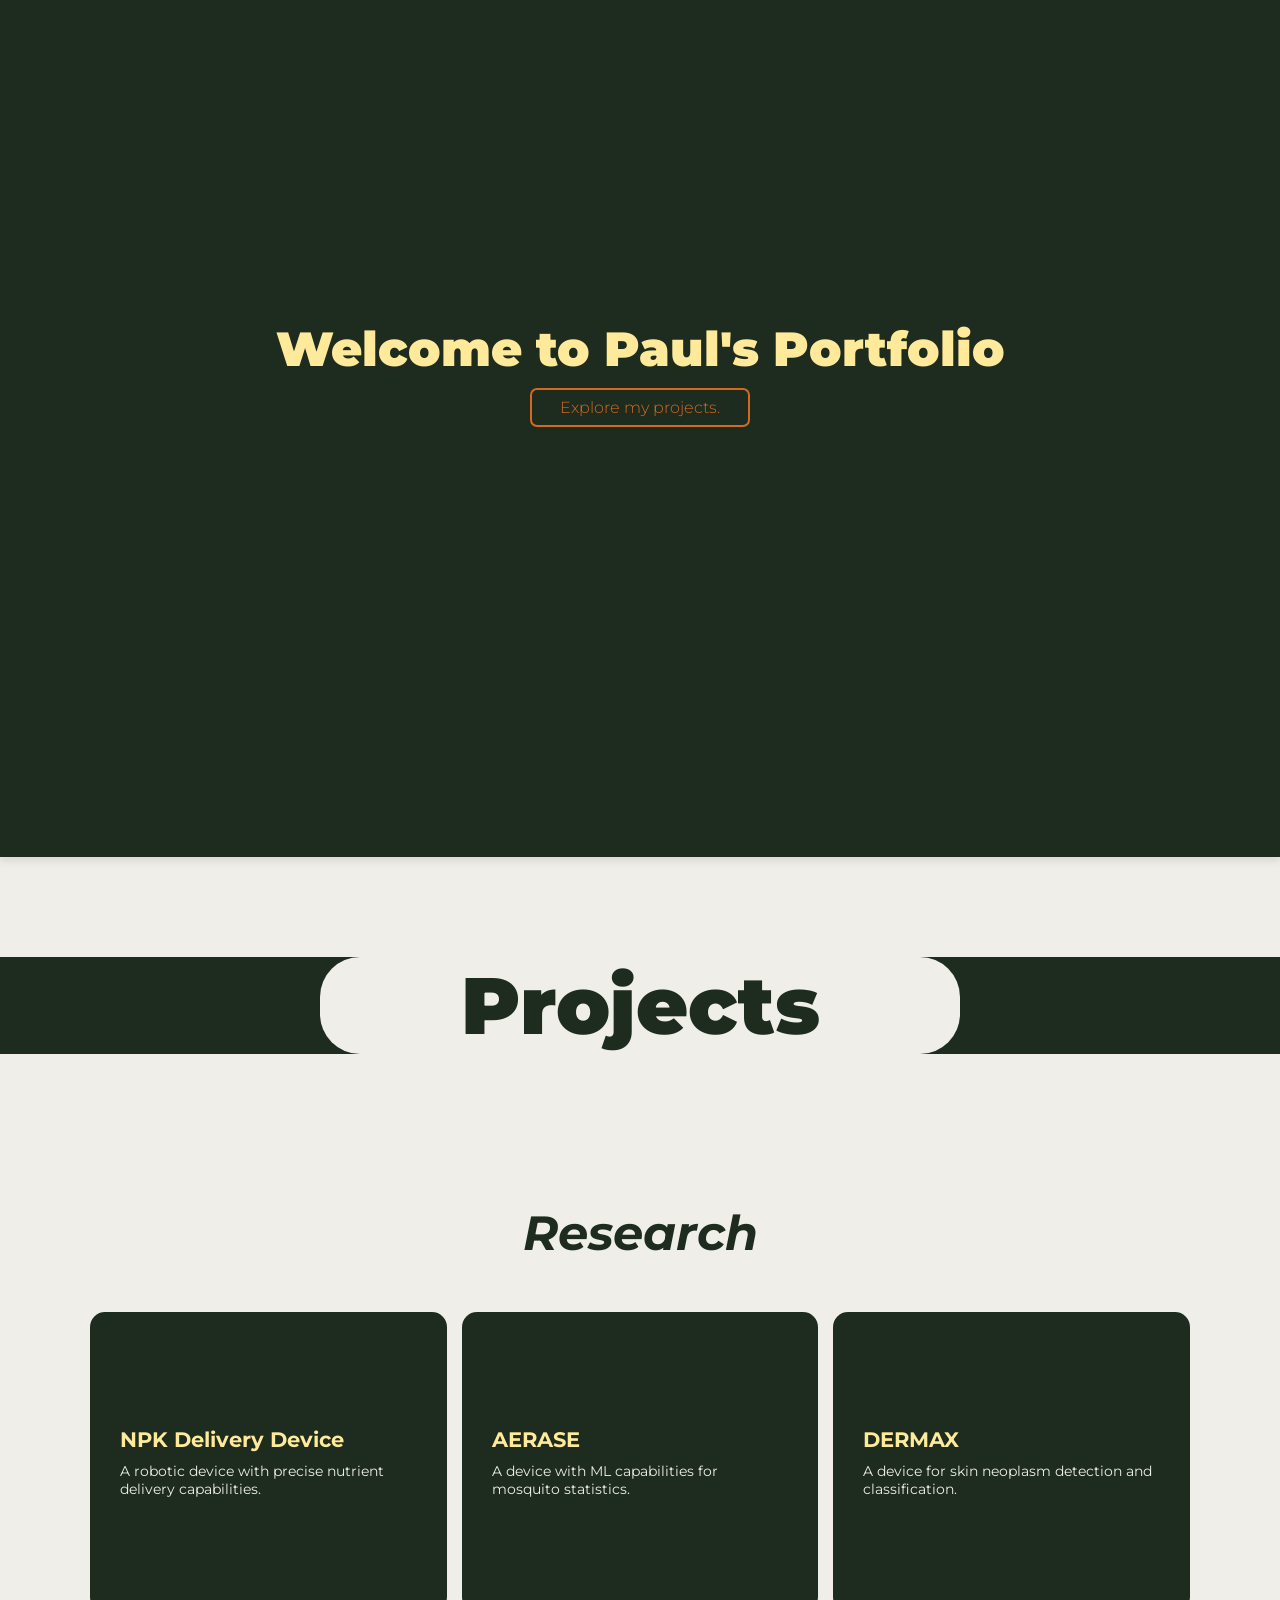
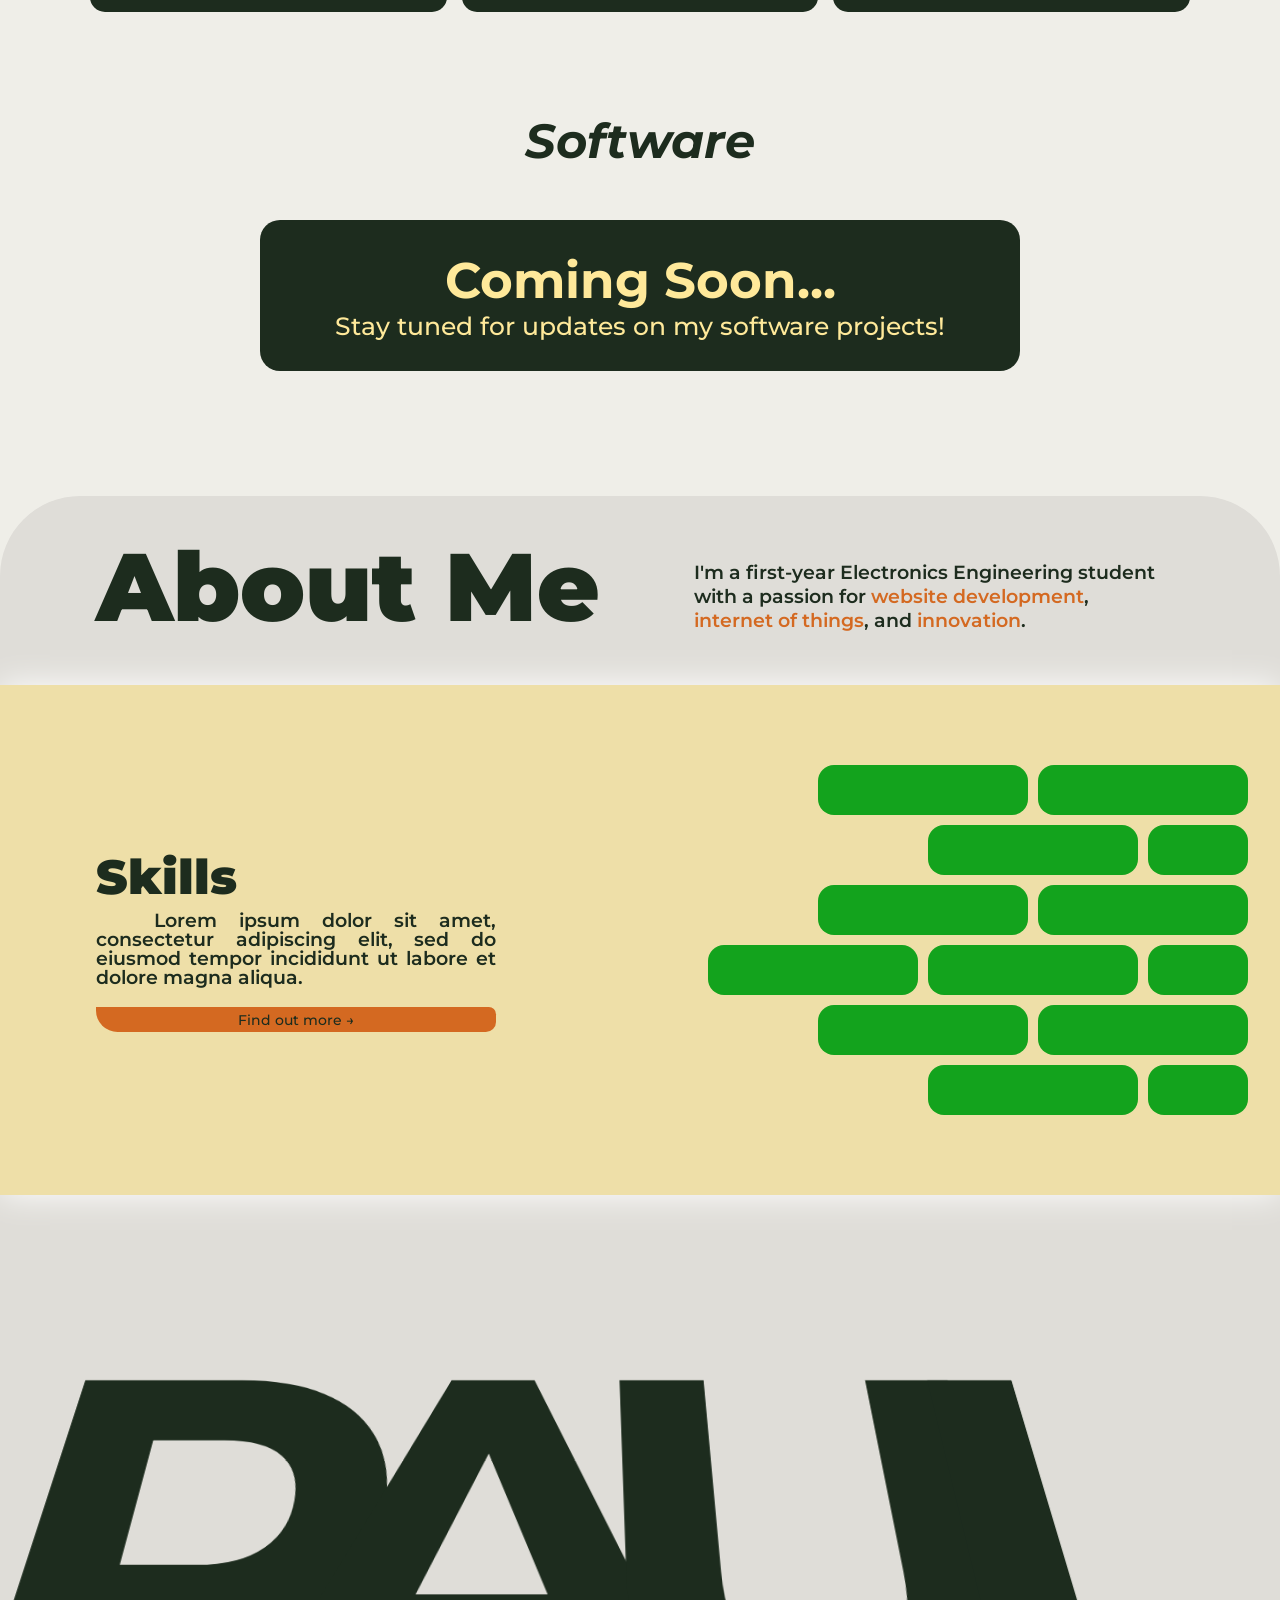
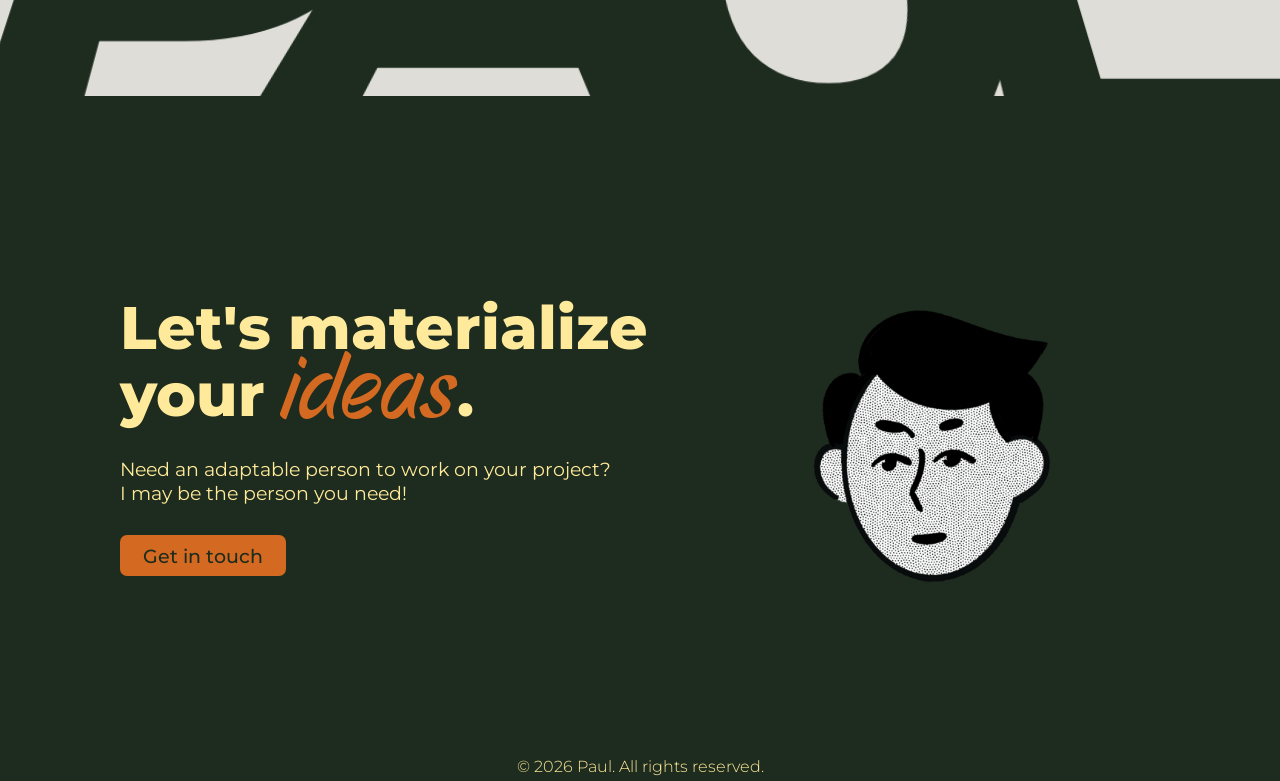
==== commit c8d414a7: "Added the skills section to the about me and configured the styling especially for the grid layout. " ====
--- a/index.html
+++ b/index.html
@@ -64,13 +64,35 @@
         </div>
         <div class="sectionSpacerMedium"></div>
 
-        <!-- About Me Section -->
+        <!-- About Me Section naduduling na ko-->
         <div class="aboutMeSection">
             <div class="aboutMeHeader">
                 <h2>About Me</h2>
             </div>
             <div class="aboutMeText">
                 <p>I'm a first-year Electronics Engineering student with a passion for <span>website development</span>, <span>internet of things</span>, and <span>innovation</span>.</p>
+            </div>
+        </div>
+        <div class="skillsSection">
+            <div class="skillsLeft">
+                <h3>Skills</h3>
+                <p>     Lorem ipsum dolor sit amet, consectetur adipiscing elit, sed do eiusmod tempor incididunt ut labore et dolore magna aliqua.</p>
+                <a href="#skills">Find out more →</a>
+            </div>
+            <div class="skillsRight">
+                <div class="skillsItem-1"></div>
+                <div class="skillsItem-2"></div>
+                <div class="skillsItem-3"></div>
+                <div class="skillsItem-4"></div>
+                <div class="skillsItem-5"></div>
+                <div class="skillsItem-6"></div>
+                <div class="skillsItem-7"></div>
+                <div class="skillsItem-8"></div>
+                <div class="skillsItem-9"></div>
+                <div class="skillsItem-10"></div>
+                <div class="skillsItem-11"></div>
+                <div class="skillsItem-12"></div>
+                <div class="skillsItem-13"></div>
             </div>
         </div>
 
--- a/index_style.css
+++ b/index_style.css
@@ -220,6 +220,7 @@
 
 .aboutMeSection {
     padding-top: 2em;
+    padding-bottom: 40px;
     position: relative;
     text-align: left;
     display: flex;
@@ -250,6 +251,97 @@
     color: #d46921;
 }
 
+.skillsSection {
+    padding-top: 5em;
+    padding-bottom: 5em;
+    position: relative;
+    text-align: left;
+    display: flex;
+    flex-direction: row;
+    align-content: center;
+    justify-content: space-between;
+    background-color: #eedfa8;
+    box-shadow: 0 0 2em #FFF;
+}
+
+.skillsLeft {
+    margin-top: auto;
+    margin-bottom: auto;
+    padding-left: 6em;
+    width: 25em;
+}
+
+.skillsLeft h3 {
+    margin-bottom: 5px;
+    color: #1d2c1e;
+    font-size: 3em;
+    font-weight: 900;
+}
+
+.skillsLeft p {
+    margin-bottom: 20px;
+    color: #1d2c1e;
+    font-size: 1.2em;
+    font-weight: 600;
+    text-align: justify;
+    text-indent: 3em;
+    line-height: 1;
+}
+
+.skillsLeft a {
+    height: 25px;
+    width: 100%;
+    display: flex;
+    background-color: #d46921;
+    border-radius: 0 0.5em 0.7em 1.5em;
+    color: #1d2c1e;
+    font-size: 0.9em;
+    font-weight: 500;
+    text-decoration: none;
+    justify-content: center;
+    align-items: center;
+    transition: all 0.5s ease;
+}
+
+.skillsLeft a:hover {
+    color: #ffe99a;
+    font-weight: 700;
+    transform: scale3d(1.1, 1.1, 1.1);
+    box-shadow: 0 0 0.2em #fff, 0 0 0.3em #fff, 0 0 1em #d46921, 0 0 2em #d46921, 0 0 4em #d46921;
+}
+
+.skillsRight {
+    margin-right: 2em;
+    display: grid;
+    grid-template: repeat(6, 50px) / repeat(6, 100px);
+    gap: 10px;
+}
+
+.skillsRight div {
+    background-color: #13a31d;
+    border-radius: 1em;
+}
+
+.skillsItem-1, .skillsItem-5, .skillsItem-10 {
+    grid-column: 3 / 5;
+}
+
+.skillsItem-2, .skillsItem-6, .skillsItem-8, .skillsItem-11 {
+    grid-column: span 2;
+}
+
+.skillsItem-7 {
+    grid-column: 2 / span 2;
+}
+
+.skillsItem-3, .skillsItem-12 {
+    grid-column: 4 / 6;
+}
+
+.skillsItem-4, .skillsItem-9, .skillsItem-13 {
+    grid-column: span 1;
+}
+
 /* Footer Blend Section */
 .footerBlendBG {
     background-color: #dfddd8;
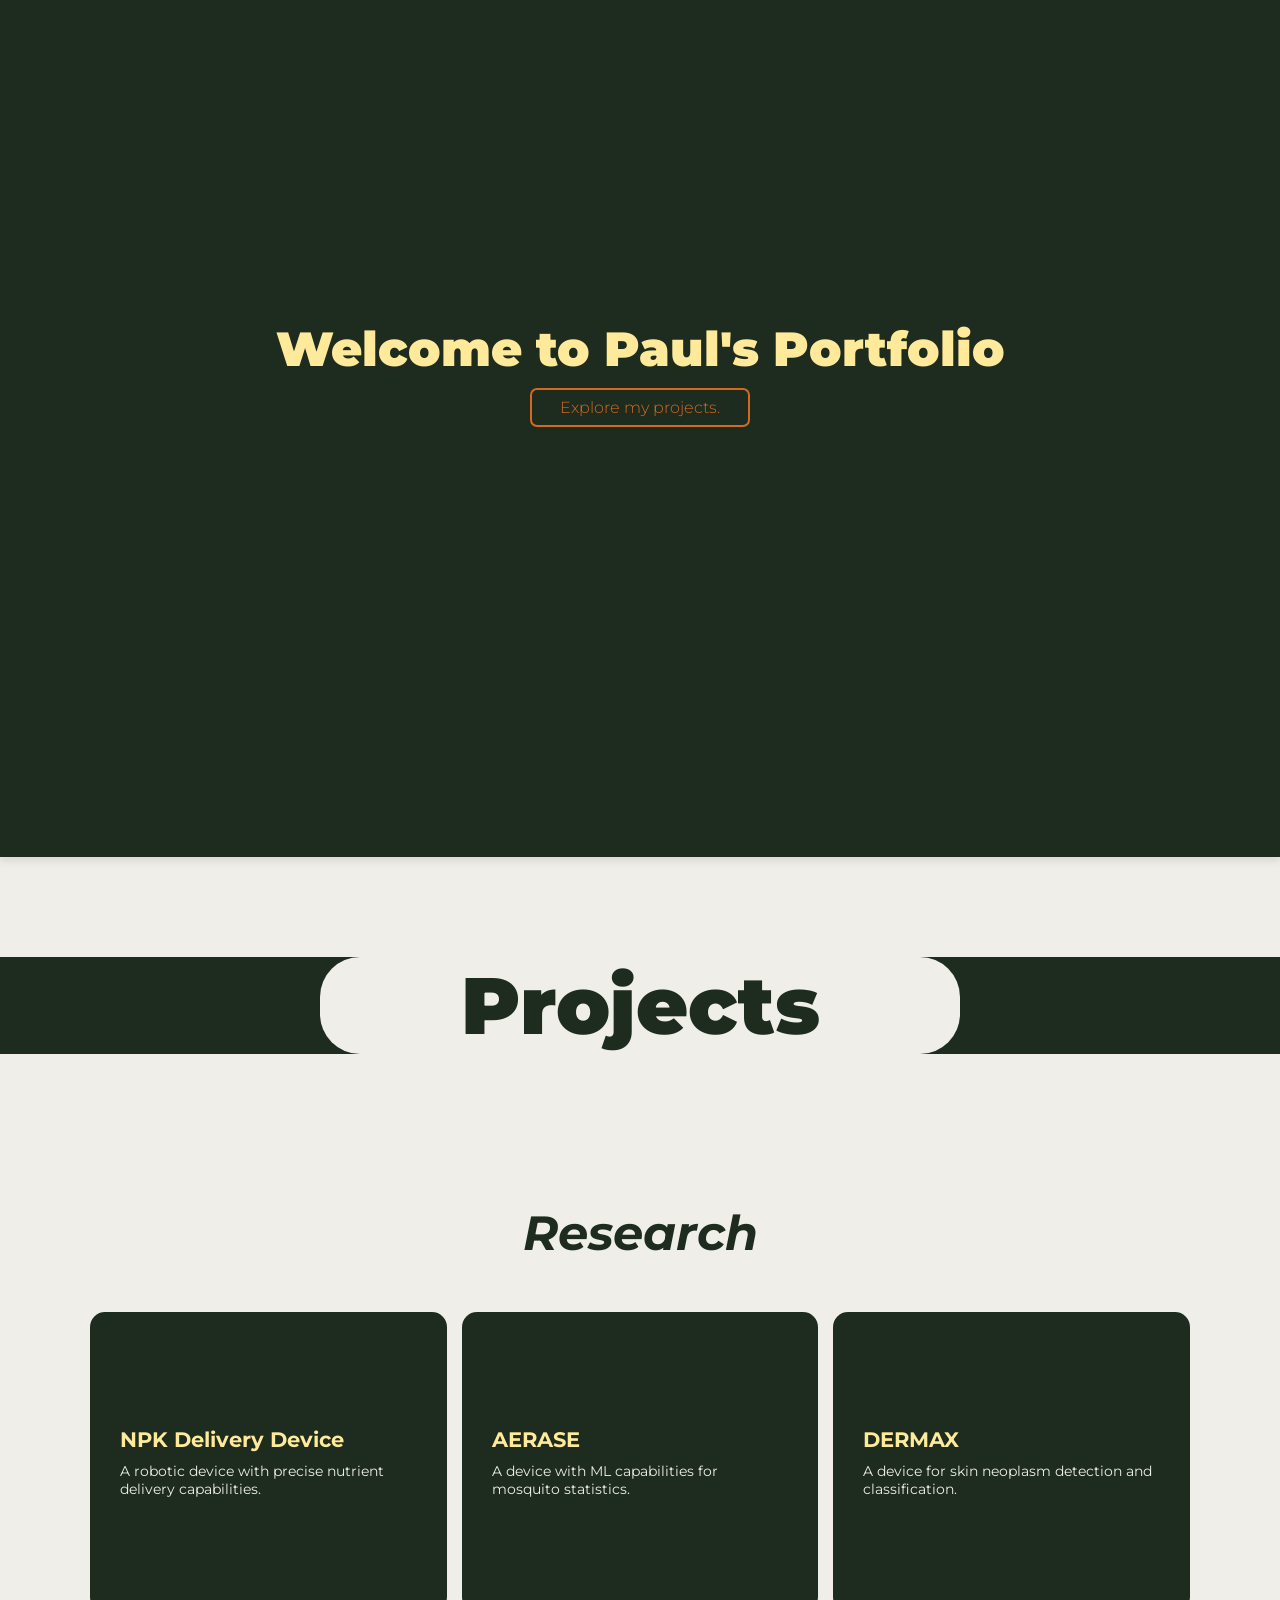
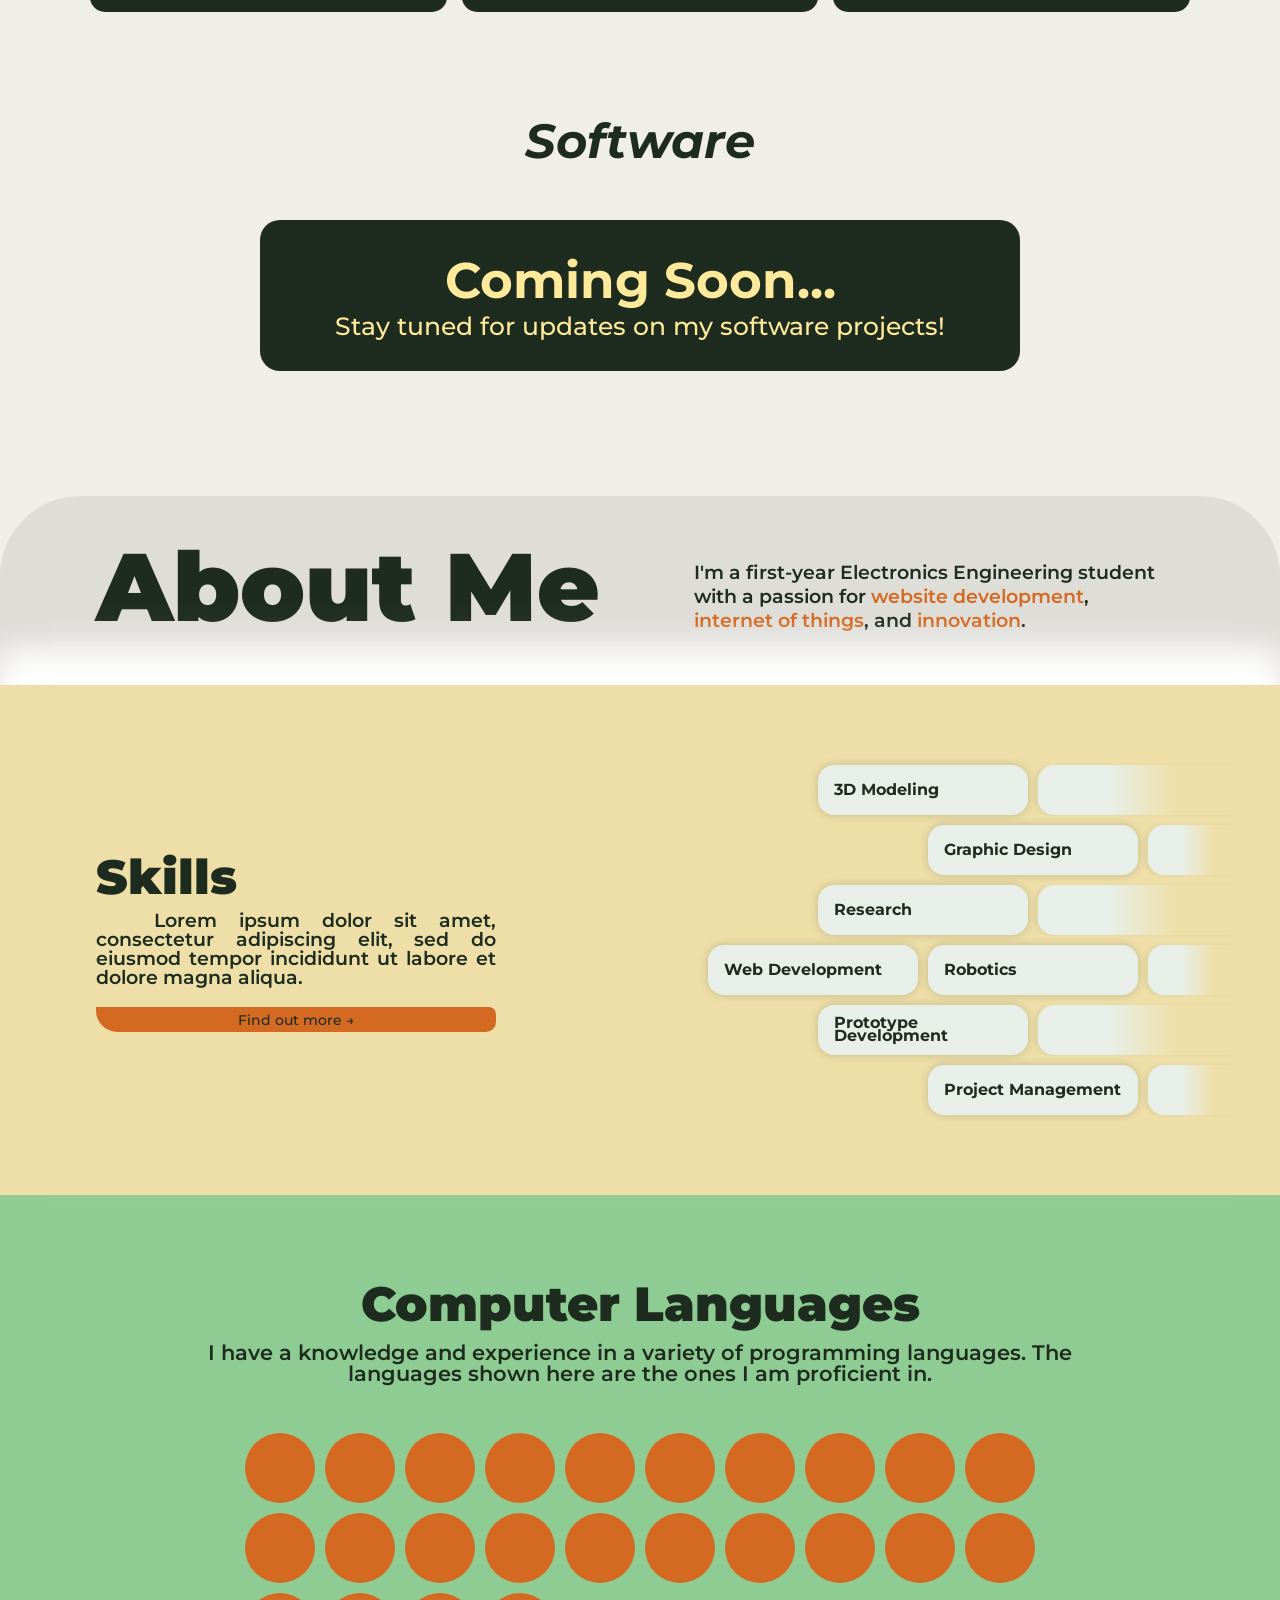
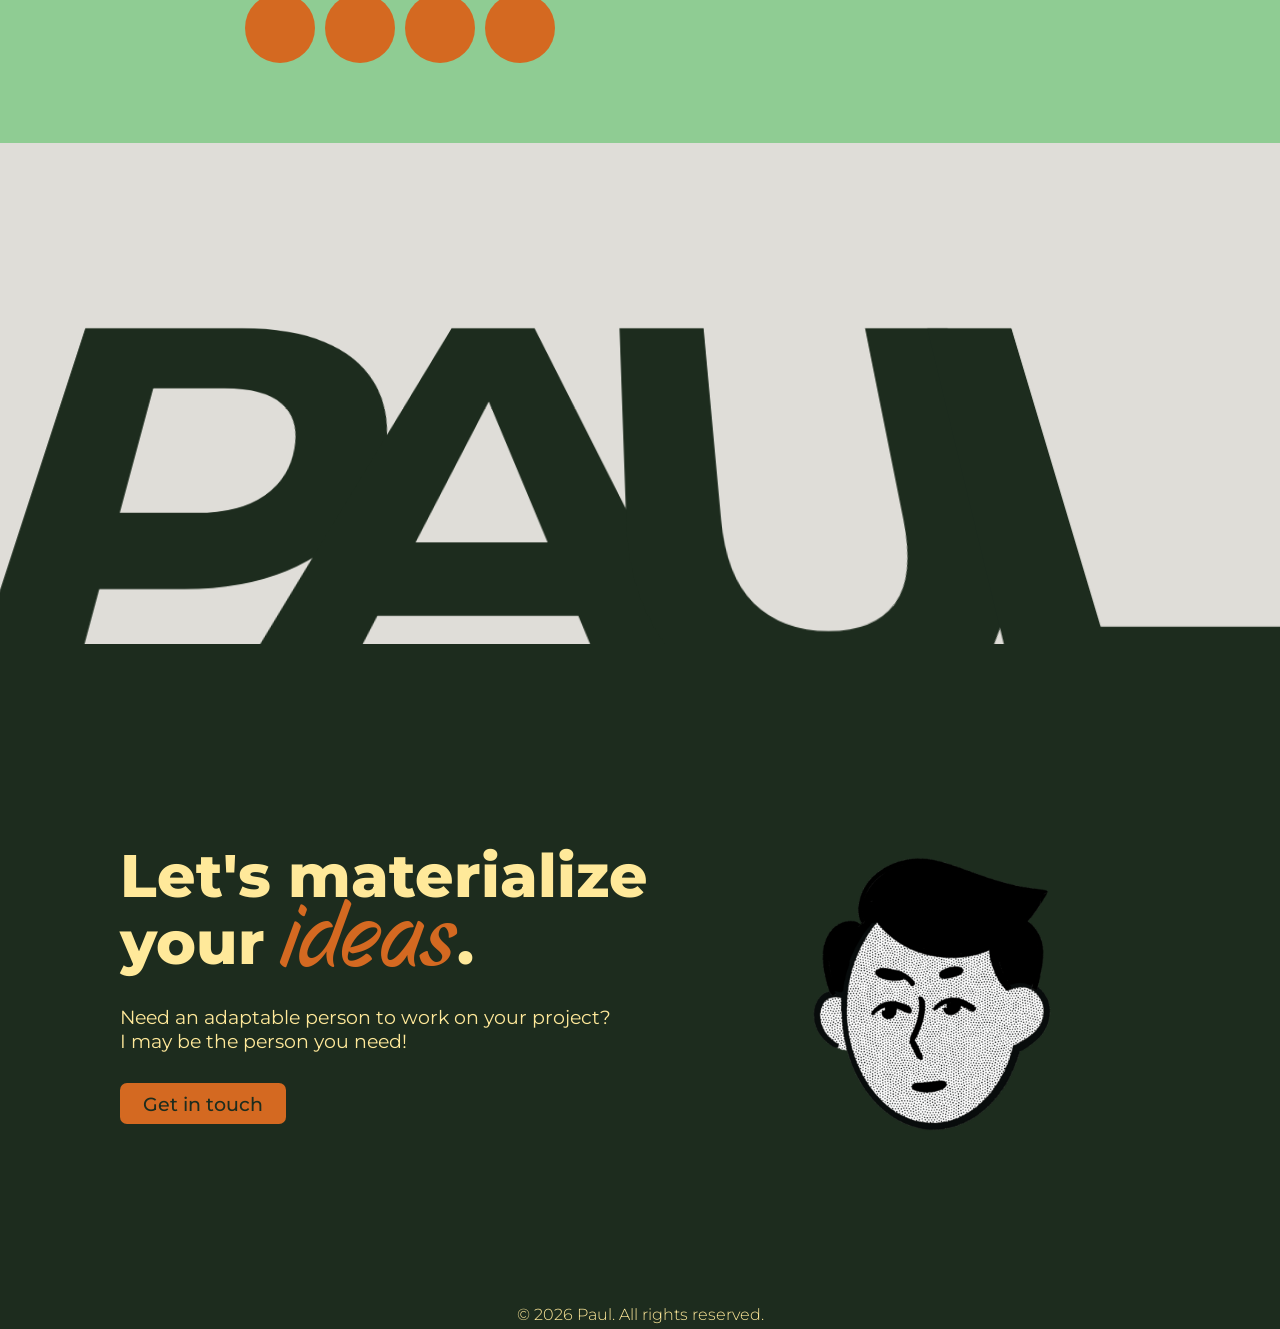
==== commit a3084742: "Did the finalized design for the skills section of the about me part. Additionally, started construc" ====
--- a/index.html
+++ b/index.html
@@ -80,19 +80,91 @@
                 <a href="#skills">Find out more →</a>
             </div>
             <div class="skillsRight">
-                <div class="skillsItem-1"></div>
-                <div class="skillsItem-2"></div>
-                <div class="skillsItem-3"></div>
-                <div class="skillsItem-4"></div>
-                <div class="skillsItem-5"></div>
-                <div class="skillsItem-6"></div>
-                <div class="skillsItem-7"></div>
-                <div class="skillsItem-8"></div>
-                <div class="skillsItem-9"></div>
-                <div class="skillsItem-10"></div>
-                <div class="skillsItem-11"></div>
-                <div class="skillsItem-12"></div>
-                <div class="skillsItem-13"></div>
+                <div class="skillsItem-1" id="animatedCell">
+                    <p>3D Modeling</p>
+                </div>
+                <div class="skillsItem-2" id="emptyCell"></div>
+                <div class="skillsItem-3" id="animatedCell">
+                    <p>Graphic Design</p>
+                </div>
+                <div class="skillsItem-4" id="emptyCell"></div>
+                <div class="skillsItem-5" id="animatedCell">
+                    <p>Research</p>
+                </div>
+                <div class="skillsItem-6" id="emptyCell"></div>
+                <div class="skillsItem-7" id="animatedCell">
+                    <p>Web Development</p>
+                </div>
+                <div class="skillsItem-8" id="animatedCell">
+                    <p>Robotics</p>
+                </div>
+                <div class="skillsItem-9" id="emptyCell"></div>
+                <div class="skillsItem-10" id="animatedCell">
+                    <p>Prototype Development</p>
+                </div>
+                <div class="skillsItem-11" id="emptyCell"></div>
+                <div class="skillsItem-12" id="animatedCell">
+                    <p>Project Management</p>
+                </div>
+                <div class="skillsItem-13" id="emptyCell"></div>
+            </div>
+        </div>
+        <div class="computerLanguagesSection">
+            <h3>Computer Languages</h3>
+            <p>I have a knowledge and experience in a variety of programming languages. The languages shown here are the ones I am proficient in.</p>
+            <div class="bubbleContainer">
+                <div>
+                    <p></p>
+                </div>
+                <div>
+                    <p></p>
+                </div>
+                <div>
+                    <p></p>
+                </div>
+                <div>
+                    <p></p>
+                </div>
+                <div>
+                    <p></p>
+                </div>
+                <div>
+                    <p></p>
+                </div>
+                <div>
+                    <p></p>
+                </div>
+                <div>
+                    <p></p>
+                </div>
+                <div>
+                    <p></p>
+                </div>
+                <div>
+                    <p></p>
+                </div>
+                <div>
+                    <p></p>
+                </div>
+                <div>
+                    <p></p>
+                </div>
+                <div>
+                    <p></p>
+                </div>
+                <div>
+                    <p></p>
+                </div>
+                <div></div>
+                <div></div>
+                <div></div>
+                <div></div>
+                <div></div>
+                <div></div>
+                <div></div>
+                <div></div>
+                <div></div>
+                <div></div>
             </div>
         </div>
 
--- a/index_style.css
+++ b/index_style.css
@@ -251,6 +251,8 @@
     color: #d46921;
 }
 
+/* Skills */
+
 .skillsSection {
     padding-top: 5em;
     padding-bottom: 5em;
@@ -261,7 +263,7 @@
     align-content: center;
     justify-content: space-between;
     background-color: #eedfa8;
-    box-shadow: 0 0 2em #FFF;
+    box-shadow: 0 -2em 2em #FFF, 0 -2em 2em rgba(255, 255, 255, 0.5);
 }
 
 .skillsLeft {
@@ -304,9 +306,10 @@
 }
 
 .skillsLeft a:hover {
-    color: #ffe99a;
+    color: #ffffffd8;
     font-weight: 700;
     transform: scale3d(1.1, 1.1, 1.1);
+    text-shadow: 0 0 0.2em #fff;
     box-shadow: 0 0 0.2em #fff, 0 0 0.3em #fff, 0 0 1em #d46921, 0 0 2em #d46921, 0 0 4em #d46921;
 }
 
@@ -318,8 +321,30 @@
 }
 
 .skillsRight div {
-    background-color: #13a31d;
+    display: flex;
+    padding-left: 1em;
+    background-color: #e8efe8;
+    color: #1d2c1e;
+    font-size: 1em;
+    font-weight: 700;
+    line-height: 0.8;
     border-radius: 1em;
+    transition: all 0.3s ease;
+    box-shadow: 0 0 0.5em rgba(35, 31, 32, 0.2);
+    align-items: center;
+}
+
+#animatedCell:hover {
+    background-color: #d46921;
+    color: #ffffffd8;
+    transform: scale(1.05);
+    text-shadow: 0 0 0.2em #fff;
+    box-shadow: 0 0 0.2em #fff, 0 0 0.3em #fff, 0 0 1em #d46921, 0 0 2em #d46921, 0 0 4em #d46921;
+}
+
+#emptyCell {
+    background: linear-gradient(to right, #e8efe8, #e8efe8, #eedfa8, #eedfa8);
+    box-shadow: -0.3em 0 0.2em rgba(35, 31, 32, 0.05);
 }
 
 .skillsItem-1, .skillsItem-5, .skillsItem-10 {
@@ -340,6 +365,47 @@
 
 .skillsItem-4, .skillsItem-9, .skillsItem-13 {
     grid-column: span 1;
+}
+
+/* Computer Languages */
+
+.computerLanguagesSection {
+    padding-top: 5em;
+    padding-bottom: 5em;
+    background-color: #8fcc93;
+}
+
+.computerLanguagesSection h3 {
+    margin-bottom: 5px;
+    color: #1d2c1e;
+    font-size: 3em;
+    font-weight: 900;
+    text-align: center;
+}
+
+.computerLanguagesSection p {
+    margin-top: 0.5em;
+    margin-left: auto;
+    margin-right: auto;
+    width: 75%;
+    color: #1d2c1e;
+    font-size: 1.3em;
+    font-weight: 600;
+    text-align: center;
+    line-height: 1;
+}
+
+.bubbleContainer {
+    margin-top: 3em;
+    display: grid;
+    grid-template: repeat(3, 70px) / repeat(10, 70px);
+    justify-content: center;
+    gap: 10px;
+}
+
+.bubbleContainer div {
+    border-radius: 100%;
+    background-color: #d46921;
 }
 
 /* Footer Blend Section */
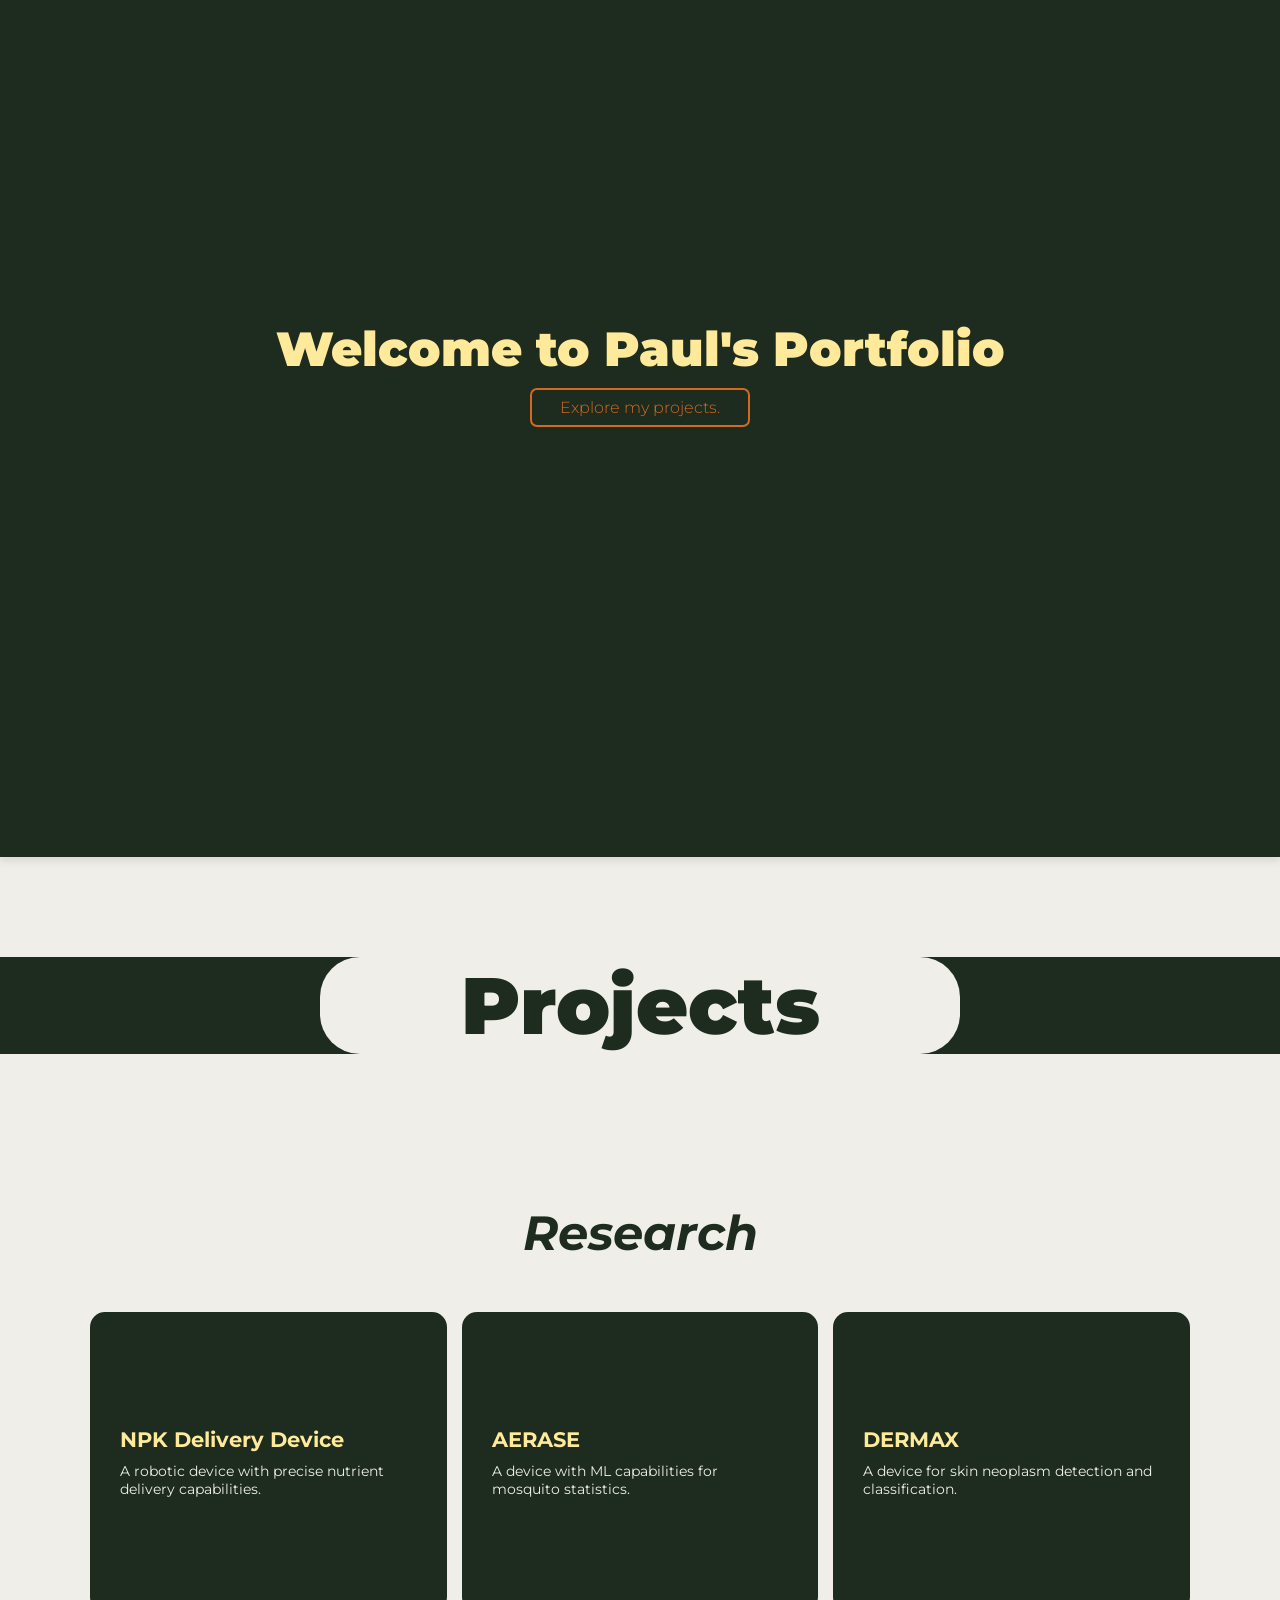
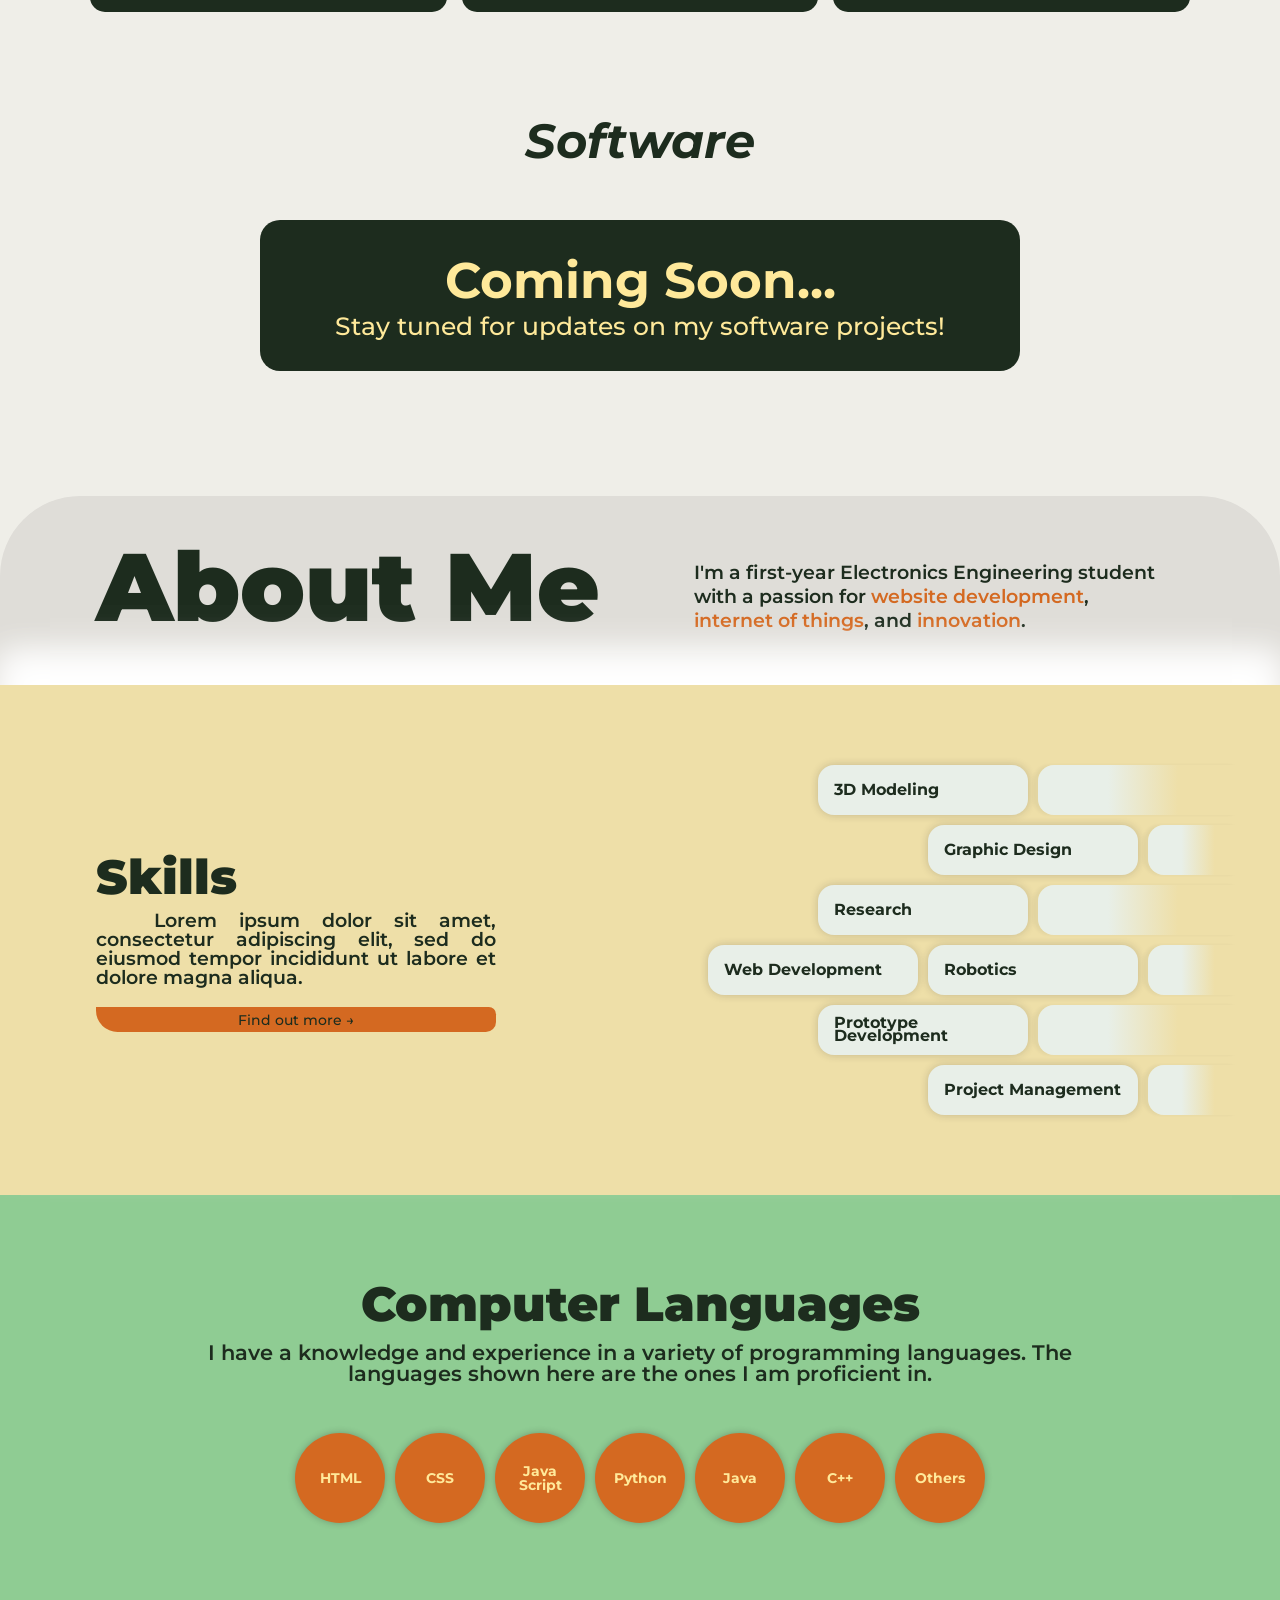
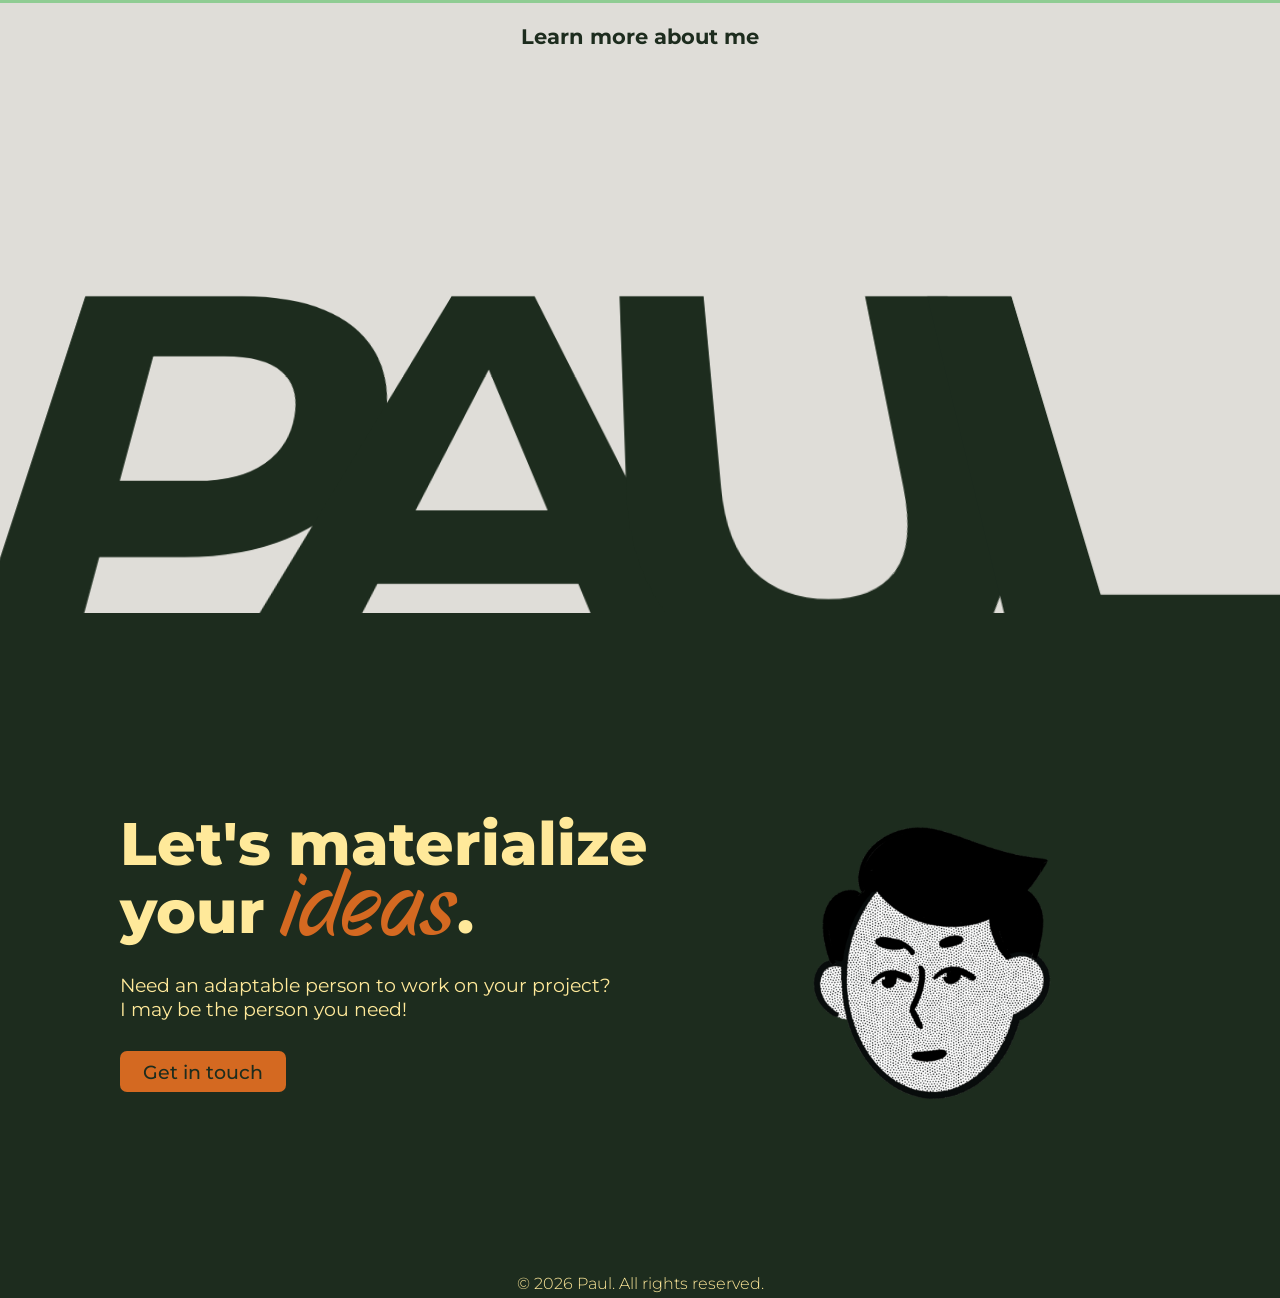
==== commit d0558f60: "~" ====
--- a/index.html
+++ b/index.html
@@ -111,66 +111,36 @@
         </div>
         <div class="computerLanguagesSection">
             <h3>Computer Languages</h3>
-            <p>I have a knowledge and experience in a variety of programming languages. The languages shown here are the ones I am proficient in.</p>
+            <p id="computerLanguagesDescription">I have a knowledge and experience in a variety of programming languages. The languages shown here are the ones I am proficient in.</p>
             <div class="bubbleContainer">
                 <div>
-                    <p></p>
+                    <p>HTML</p>
                 </div>
                 <div>
-                    <p></p>
+                    <p>CSS</p>
                 </div>
                 <div>
-                    <p></p>
+                    <p>Java<br>Script</p>
                 </div>
                 <div>
-                    <p></p>
+                    <p>Python</p>
                 </div>
                 <div>
-                    <p></p>
+                    <p>Java</p>
                 </div>
                 <div>
-                    <p></p>
+                    <p>C++</p>
                 </div>
                 <div>
-                    <p></p>
+                    <a href="#">Others</a>
                 </div>
-                <div>
-                    <p></p>
-                </div>
-                <div>
-                    <p></p>
-                </div>
-                <div>
-                    <p></p>
-                </div>
-                <div>
-                    <p></p>
-                </div>
-                <div>
-                    <p></p>
-                </div>
-                <div>
-                    <p></p>
-                </div>
-                <div>
-                    <p></p>
-                </div>
-                <div></div>
-                <div></div>
-                <div></div>
-                <div></div>
-                <div></div>
-                <div></div>
-                <div></div>
-                <div></div>
-                <div></div>
-                <div></div>
             </div>
         </div>
-
-
     </div>
     <div id="sectionSpacerSmall"></div>
+    <div class="learnMore">
+        <a href="#">Learn more about me</a>
+    </div>
     <div class="footerBlendBG">
         <div class="footerBlend">
             <h1>PAUL</h1>
--- a/index_style.css
+++ b/index_style.css
@@ -383,7 +383,7 @@
     text-align: center;
 }
 
-.computerLanguagesSection p {
+#computerLanguagesDescription {
     margin-top: 0.5em;
     margin-left: auto;
     margin-right: auto;
@@ -398,14 +398,55 @@
 .bubbleContainer {
     margin-top: 3em;
     display: grid;
-    grid-template: repeat(3, 70px) / repeat(10, 70px);
+    grid-template: repeat(1, 90px) / repeat(7, 90px);
     justify-content: center;
     gap: 10px;
 }
 
 .bubbleContainer div {
+    display: flex;
+    justify-content: center;
+    align-items: center;
     border-radius: 100%;
     background-color: #d46921;
+    color:#ffe99a;
+    font-size: 0.9em;
+    font-weight: 700;
+    text-align: center;
+    text-decoration: none;
+    line-height: 1;
+    box-shadow: 0 0 0.5em rgba(35, 31, 32, 0.3);
+    transition: all 0.3s ease;
+}
+
+.bubbleContainer div:hover {
+    background-color: #ffe99a;
+    color: #1b5c1e;
+    text-shadow: 0 0 0.2em #fff, 0 0 0.3em #fff, 0 0 0.4em rgba(99, 255, 107, 0.8), 0 0 0.8em rgba(99, 255, 107, 0.8), 0 0 1.6em rgba(99, 255, 107, 0.8), 0 0 3.2em rgba(99, 255, 107, 0.8);
+    transform: scale(1.1);
+    box-shadow: 0 0 0.2em #fff, 0 0 0.3em #fff, 0 0 1em #ffe99a, 0 0 2em #ffe99a, 0 0 4em #ffe99a;
+}
+
+.bubbleContainer a {
+    text-decoration: none;
+    color: inherit;
+}
+
+/* Learn More */
+
+.learnMore {
+    padding-top: 1em;
+    padding-bottom: 3em;
+    background-color: #dfddd8;
+    color: #1d2c1e;
+    font-size: 1.3em;
+    font-weight: 700;
+    text-align: center;
+}
+
+.learnMore a {
+    text-decoration: none;
+    color: inherit;
 }
 
 /* Footer Blend Section */
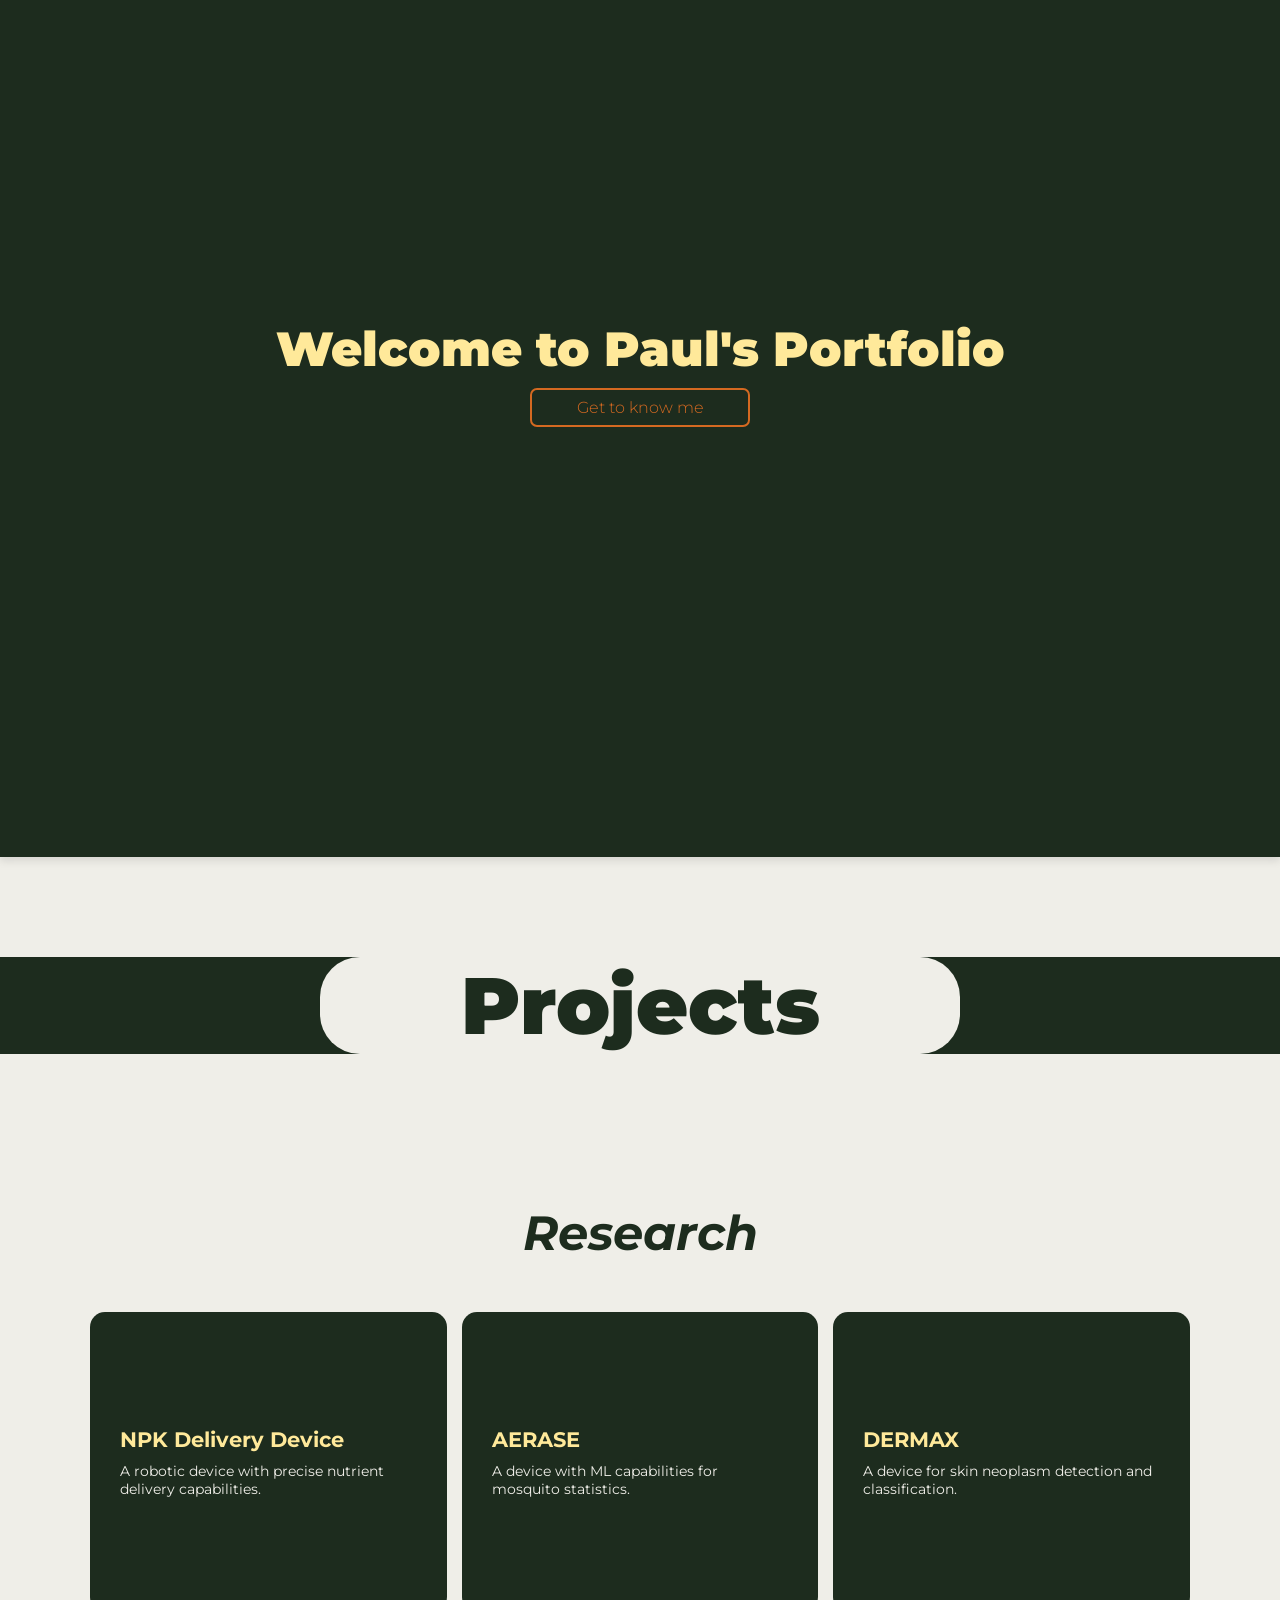
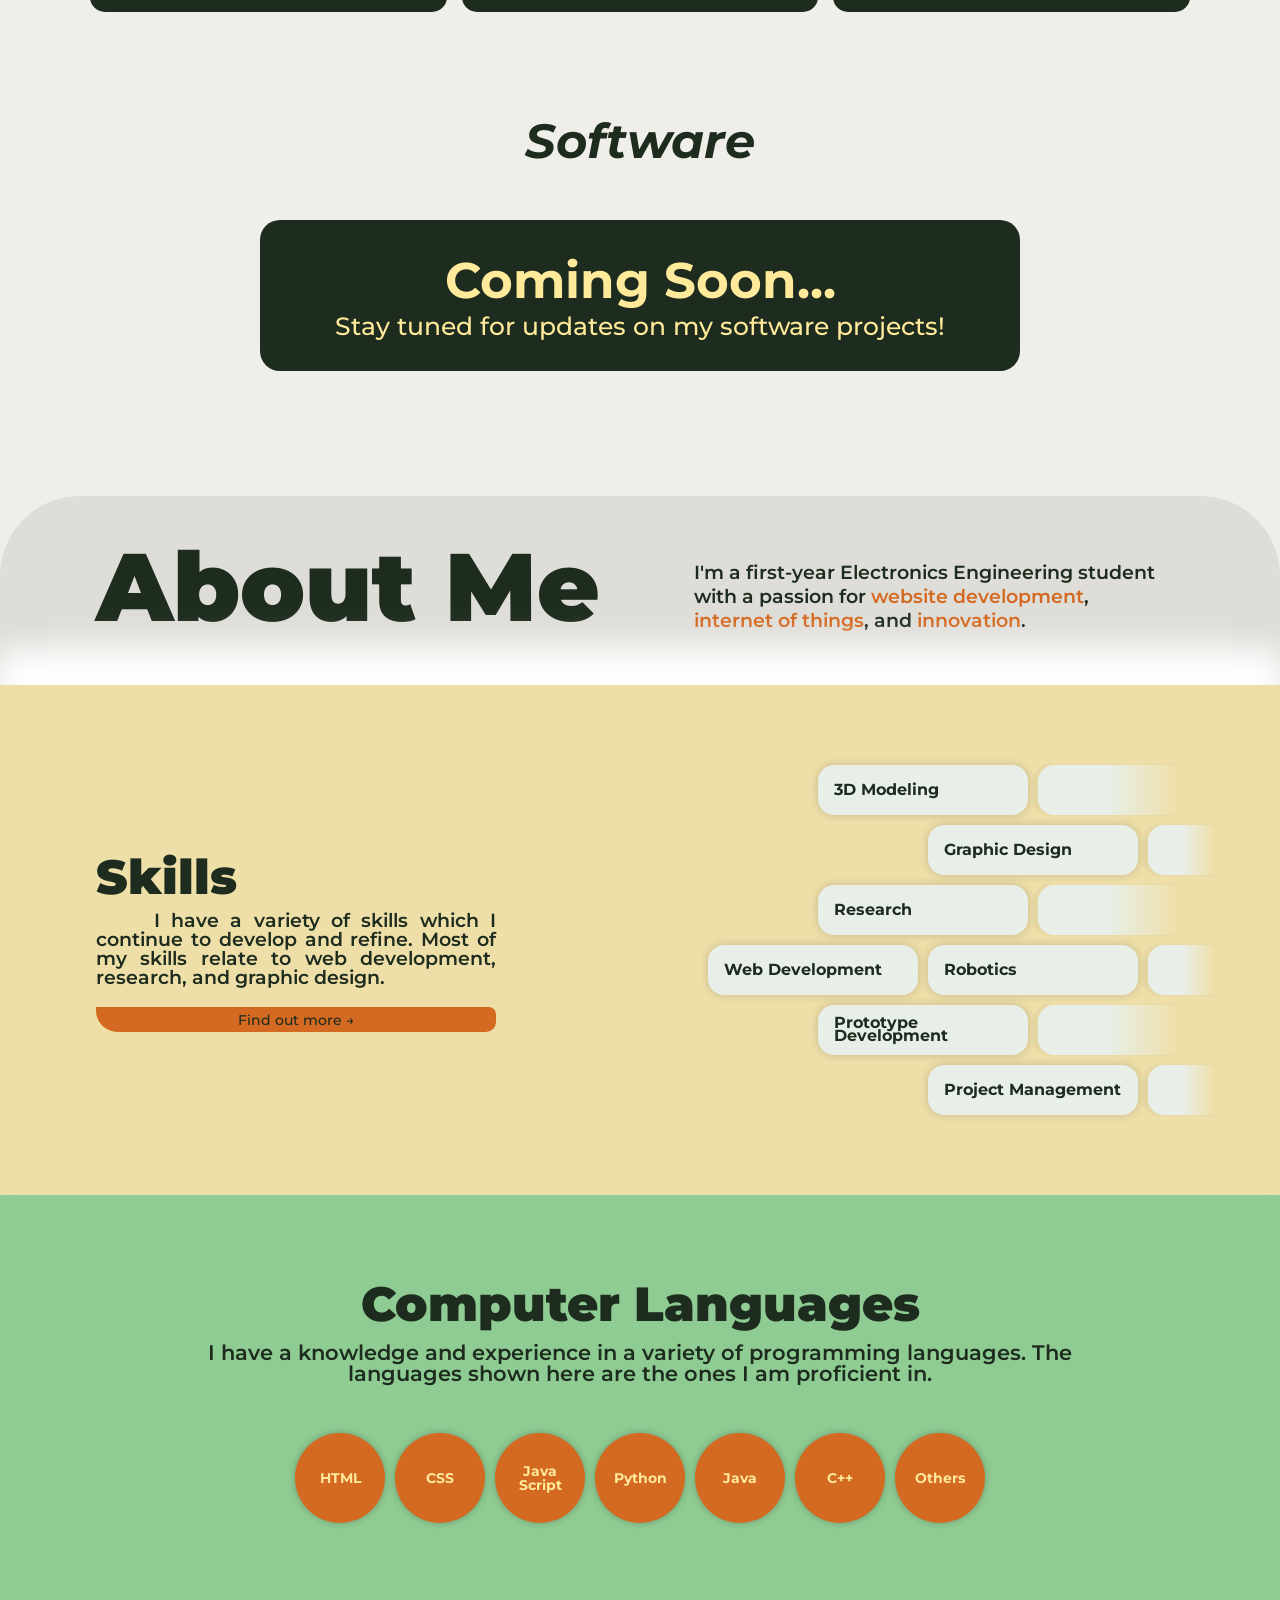
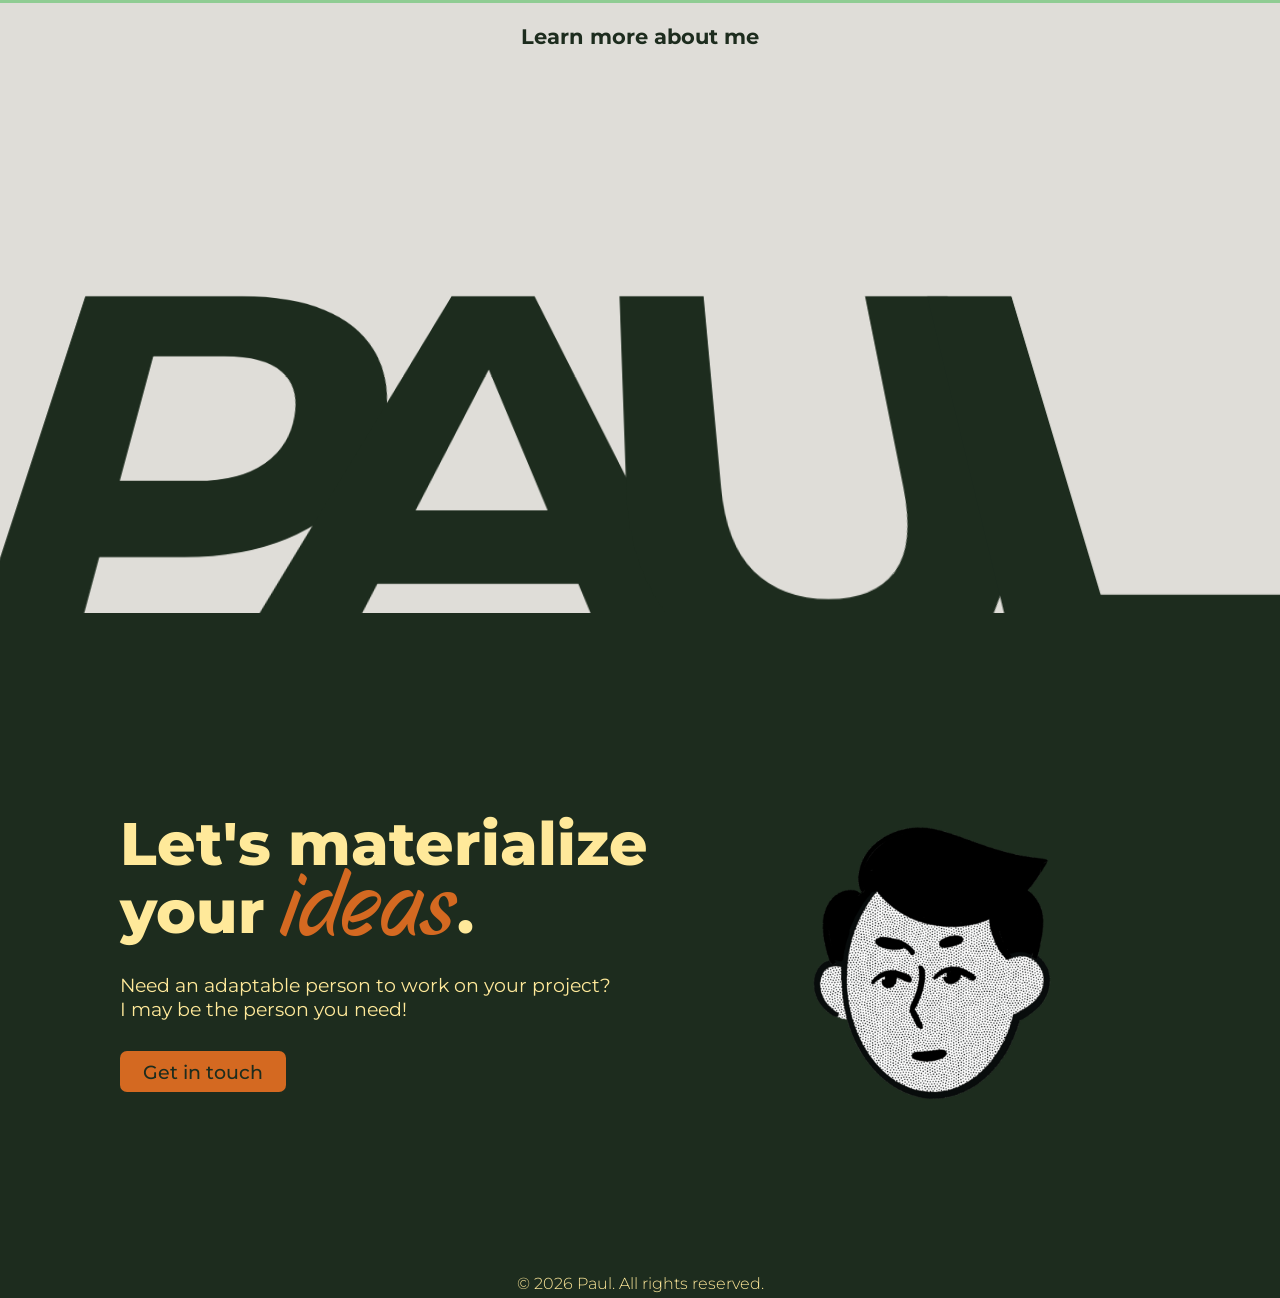
==== commit 8ed060eb: "Finished the version 1 layout of the main website and then started the about me page." ====
--- a/index.html
+++ b/index.html
@@ -1,6 +1,7 @@
 <!DOCTYPE html>
 <html lang="en">
 <head>
+    <meta name="viewport" content="width=device-width, initial-scale=1.0">
     <title>Paul's Portfolio</title>
     <link rel="stylesheet" href="index_style.css">
     <link rel="icon" type="image/svg+xml" href="images/logo/SVG/Logo-bg.svg">
@@ -12,7 +13,7 @@
 <body>
     <div id="portfolioLanding">
         <h1 id="welcomeTextLanding">Welcome to Paul's Portfolio</h1>
-        <a id="descriptionTextLanding" href="#projects">Explore my projects.</a>
+        <a id="descriptionTextLanding" href="#aboutMeSection">Get to know me</a>
     </div>
     <div class="sectionSpacerSmall"></div>
     <div>
@@ -29,8 +30,8 @@
                     <p class="cardDescription">A robotic device with precise nutrient delivery capabilities.</p>
                 </div>
                 <div class="cardDetails">
-                    <p>This is the expanded details section with more information about Project One. Add as much text as you need here.</p>
-                    <a href="https://yoursite.com" class="card-btn">View more →</a>
+                    <p>This project is composed of basic electronic components and programming logic. It is mainly programmed with C++ and implemented using Arduino IDE.</p>
+                    <a href="research" class="card-btn">View more →</a>
                 </div>
             </div>
             <div class="card">
@@ -39,7 +40,7 @@
                     <p class="cardDescription">A device with ML capabilities for mosquito statistics.</p>
                 </div>
                 <div class="cardDetails">
-                    <p>This is the expanded details section with more information about AERASE. Add as much text as you need here.</p>
+                    <p>This RND project focuses on developing a device with machine learning capabilities for mosquito statistics. It uses Python and Raspberry Pi 4B for its processing. It has two ML models namely, EfficientNetB0 and YOLOv8, for classification and detection respectively.</p>
                     <a href="research/" class="card-btn">View more →</a>
                 </div>
             </div>
@@ -49,8 +50,8 @@
                     <p class="cardDescription">A device for skin neoplasm detection and classification.</p>
                 </div>
                 <div class="cardDetails">
-                    <p>This is the expanded details section with more information about Project Three. Add as much text as you need here.</p>
-                    <a href="https://yoursite.com" class="card-btn">View more →</a>
+                    <p>This project aims to develop a device for skin neoplasm detection and classification using machine learning techniques. It utilizes Python and Raspberry Pi 4B for its processing. It also has two ML models, EfficientNetB0 and YOLOv8, for classification and detection.</p>
+                    <a href="research" class="card-btn">View more →</a>
                 </div>
             </div>
         </div>
@@ -65,7 +66,7 @@
         <div class="sectionSpacerMedium"></div>
 
         <!-- About Me Section naduduling na ko-->
-        <div class="aboutMeSection">
+        <div class="aboutMeSection" id="aboutMeSection">
             <div class="aboutMeHeader">
                 <h2>About Me</h2>
             </div>
@@ -76,7 +77,7 @@
         <div class="skillsSection">
             <div class="skillsLeft">
                 <h3>Skills</h3>
-                <p>     Lorem ipsum dolor sit amet, consectetur adipiscing elit, sed do eiusmod tempor incididunt ut labore et dolore magna aliqua.</p>
+                <p>I have a variety of skills which I continue to develop and refine. Most of my skills relate to web development, research, and graphic design.</p>
                 <a href="#skills">Find out more →</a>
             </div>
             <div class="skillsRight">
@@ -139,7 +140,7 @@
     </div>
     <div id="sectionSpacerSmall"></div>
     <div class="learnMore">
-        <a href="#">Learn more about me</a>
+        <a href="about_me">Learn more about me</a>
     </div>
     <div class="footerBlendBG">
         <div class="footerBlend">
--- a/index_style.css
+++ b/index_style.css
@@ -11,6 +11,10 @@
 
 */
 
+html {
+    scroll-behavior: smooth;
+}
+
 * {
     margin: 0;
     padding: 0;
